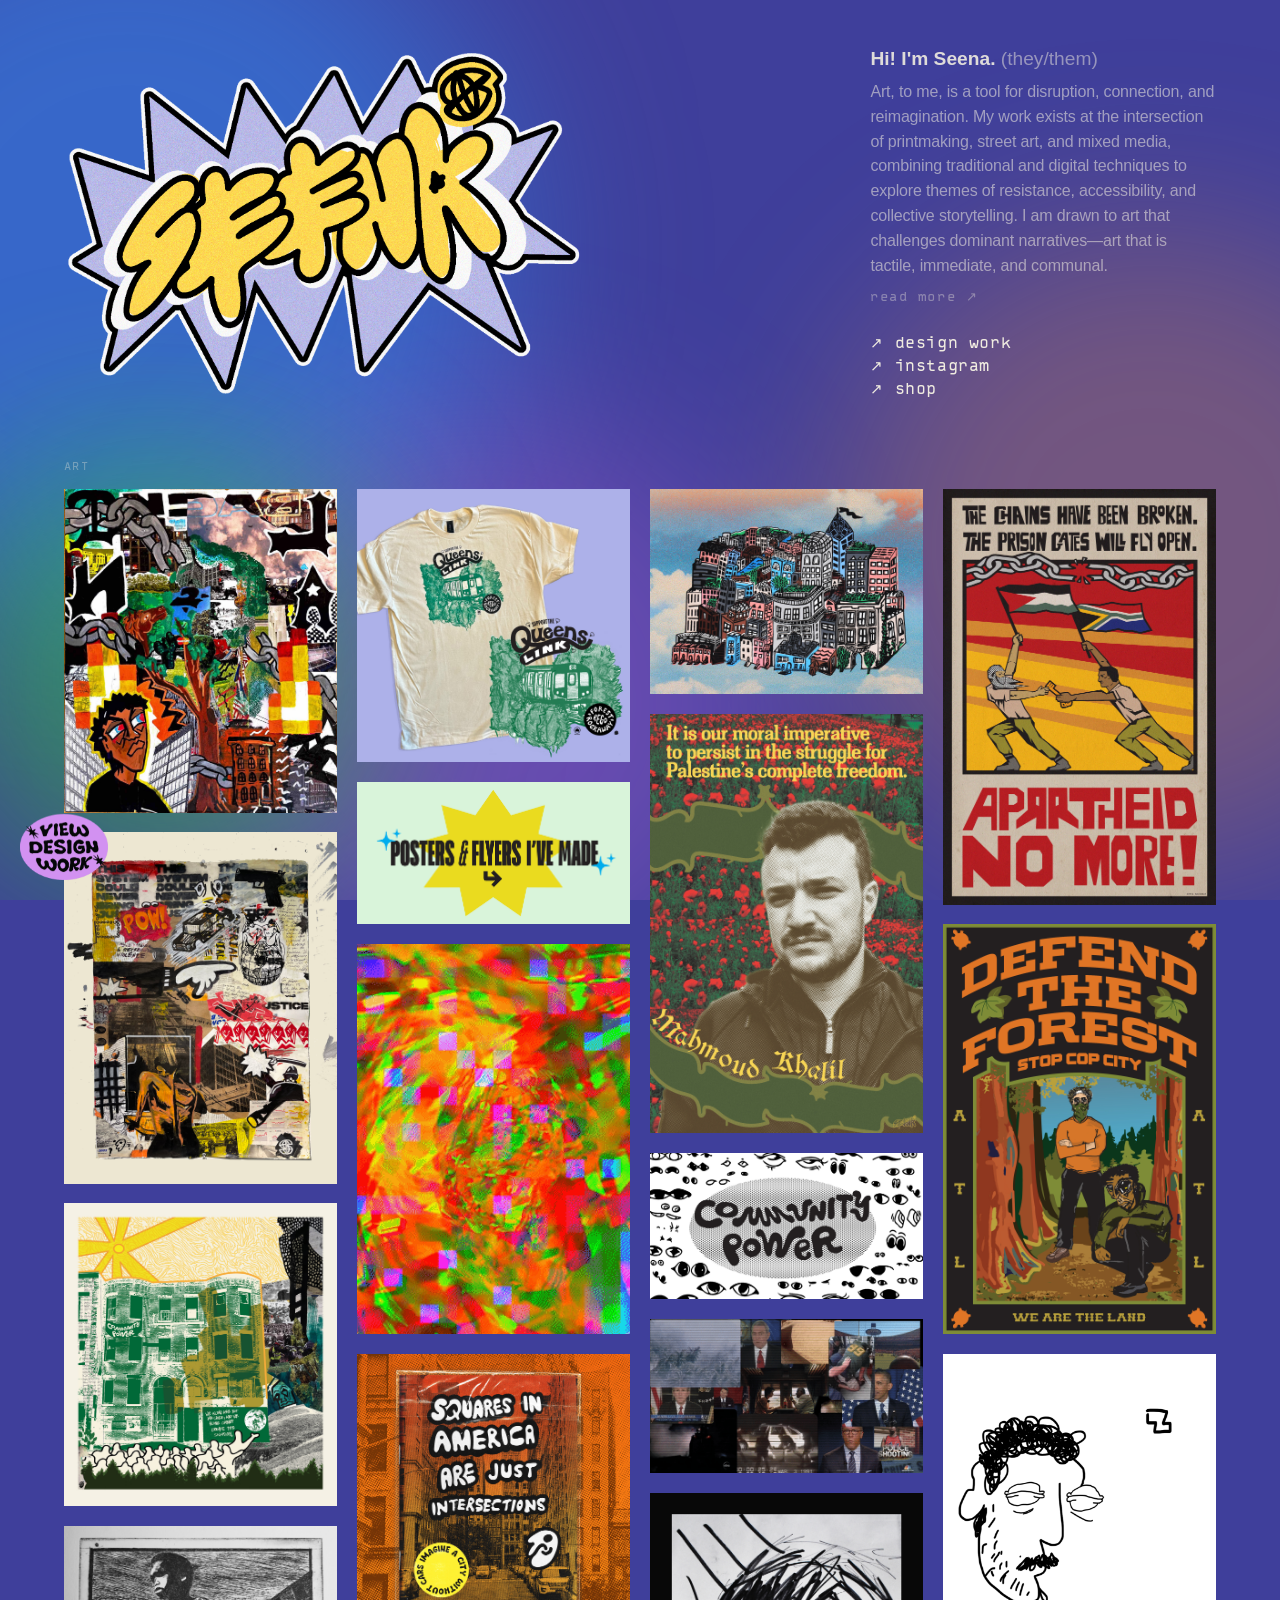
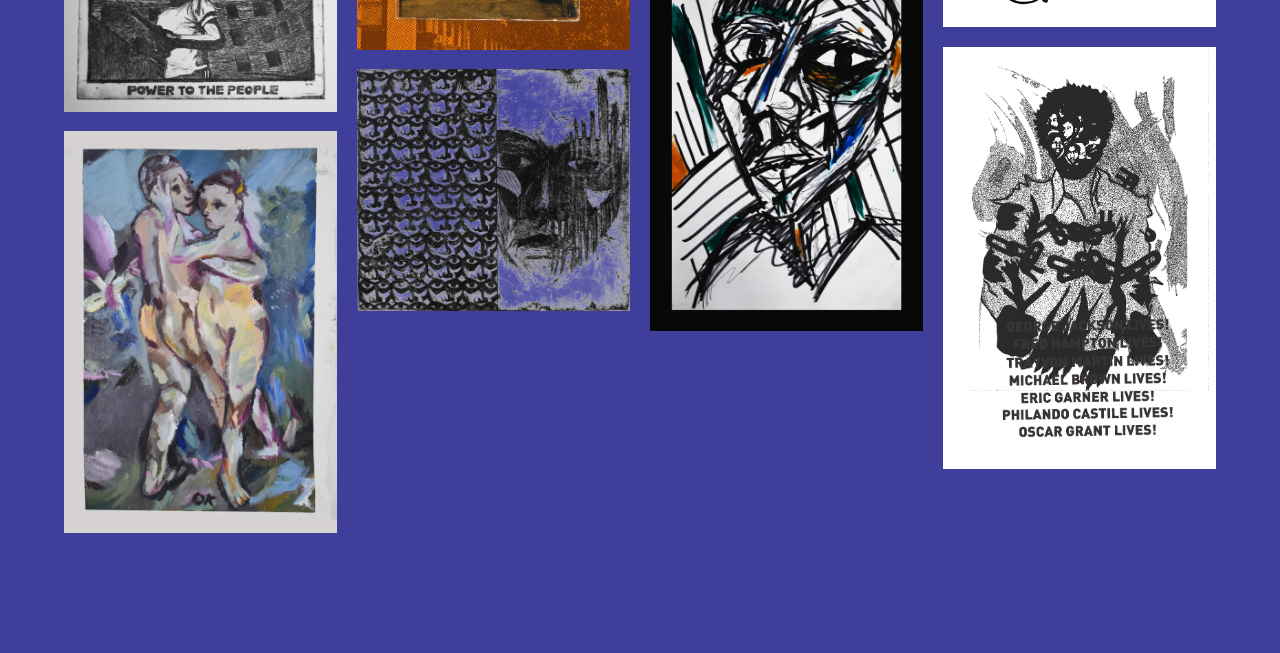
==== art/index.html @ 280b1b04 "v0.4.0 archive panel hints right, poster link, GA quotes, hints 75%" ====
<!DOCTYPE html>
<html lang="en">
<head>
  <meta charset="UTF-8">
  <meta name="viewport" content="width=device-width, initial-scale=1.0">

  <!-- Primary -->
  <meta name="description" content="Art portfolio of Seena Mavaddat — Brooklyn-based artist working in printmaking, silkscreen, street art, and mixed media.">
  <meta name="keywords" content="Seena Mavaddat, art, printmaking, silkscreen, screenprinting, street art, mixed media, relief print, political art, activist art, Brooklyn artist, NYC artist, seena, mavaddat">
  <meta name="author" content="Seena Mavaddat">
  <meta name="robots" content="index, follow">
  <meta name="theme-color" content="#3f3f9b">
  <link rel="canonical" href="https://seena.design/art/">

  <!-- Open Graph -->
  <meta property="og:type" content="website">
  <meta property="og:site_name" content="Seena Mavaddat">
  <meta property="og:locale" content="en_US">
  <meta property="og:title" content="seena — art">
  <meta property="og:description" content="Art portfolio of Seena Mavaddat — Brooklyn-based artist working in printmaking, silkscreen, street art, and mixed media.">
  <meta property="og:url" content="https://seena.design/art/">
  <meta property="og:image" content="https://seena.design/img/slogo_social_art.png">
  <meta property="og:image:type" content="image/png">
  <meta property="og:image:width" content="1200">
  <meta property="og:image:height" content="630">
  <meta property="og:image:alt" content="seena — art portfolio">

  <!-- Twitter/X Card -->
  <meta name="twitter:card" content="summary_large_image">
  <meta name="twitter:title" content="seena — art">
  <meta name="twitter:description" content="Art portfolio of Seena Mavaddat — Brooklyn-based artist working in printmaking, silkscreen, street art, and mixed media.">
  <meta name="twitter:image" content="https://seena.design/img/slogo_social_art.png">
  <meta name="twitter:image:alt" content="seena — art portfolio">

  <!-- Google Analytics GA4 -->
  <script async src="https://www.googletagmanager.com/gtag/js?id=G-HY2PLLJWGS"></script>
  <script>window.dataLayer=window.dataLayer||[];function gtag(){dataLayer.push(arguments);}gtag('js',new Date());gtag('config','G-HY2PLLJWGS');</script>

  <!-- JSON-LD -->
  <script type="application/ld+json">{"@context":"https://schema.org","@type":"Person","name":"Seena Mavaddat","url":"https://seena.design","sameAs":["https://instagram.com/seena.d2a","https://seena.design/art/"]}</script>

  <title>seena — art</title>
  <link rel="icon" type="image/png" sizes="32x32" href="../img/favicon_art.png">
  <link rel="apple-touch-icon" sizes="180x180" href="../img/slogo_ios.png">
  <link rel="preconnect" href="https://fonts.googleapis.com">
  <link rel="preconnect" href="https://fonts.gstatic.com" crossorigin>
  <link href="https://fonts.googleapis.com/css2?family=Imbue:opsz,wght@10..100,100..900&display=swap" rel="stylesheet">
  <style>
    @font-face {
      font-family: 'TypestarOCR';
      src: url('../fonts/Typestar-OCR.otf') format('opentype');
      font-display: swap;
    }
    @font-face {
      font-family: 'TypestarNormal';
      src: url('../fonts/Typestar-Normal.otf') format('opentype');
      font-display: swap;
    }

    html { scroll-behavior: smooth; }
    *, *::before, *::after { box-sizing: border-box; margin: 0; padding: 0; }

    body {
      background-color: #3f3f9b;
      color: rgba(240,236,224,.85);
      min-height: 100vh;
      font-family: -apple-system, BlinkMacSystemFont, 'Segoe UI', Roboto, sans-serif;
      position: relative;
      overflow-x: hidden;
    }

    /* Blob background */
    .bg-blobs { position: fixed; inset: 0; z-index: 0; overflow: hidden; pointer-events: none; }
    .blob { position: absolute; border-radius: 50%; filter: blur(90px); }
    .blob-1 { width: 60vw; height: 60vw; background: rgba(51,133,234,.591); top: -15%; left: -20%; animation: drift-1 18s ease-in-out infinite alternate; }
    .blob-2 { width: 50vw; height: 50vw; background: rgba(251,146,60,.28); top: 25%; right: -15%; animation: drift-2 22s ease-in-out infinite alternate; }
    .blob-3 { width: 45vw; height: 45vw; background: rgba(248,125,252,.22); bottom: -10%; left: 15%; animation: drift-3 16s ease-in-out infinite alternate; }
    .blob-4 { width: 35vw; height: 35vw; background: rgba(47,211,38,.46); top: 50%; left: -5%; animation: drift-4 24s ease-in-out infinite alternate; }
    @keyframes drift-1 { from { transform: translate(0,0) scale(1); } to { transform: translate(8vw,6vh) scale(1.1); } }
    @keyframes drift-2 { from { transform: translate(0,0) scale(1); } to { transform: translate(-6vw,-8vh) scale(.95); } }
    @keyframes drift-3 { from { transform: translate(0,0) scale(1); } to { transform: translate(5vw,-5vh) scale(1.08); } }
    @keyframes drift-4 { from { transform: translate(0,0) scale(1); } to { transform: translate(7vw,4vh) scale(1.05); } }

    /* Scroll-triggered sticky logo */
    .logo-sticky {
      position: fixed; top: 18px; left: 3vw;
      z-index: 500; opacity: 0; pointer-events: none;
      transition: opacity 0.35s ease;
    }
    .logo-sticky.visible { opacity: 1; pointer-events: all; }
    .logo-sticky a { display: block; }
    .logo-sticky img {
      width: 100px; display: block;
    }

    /* Page content */
    .page-content { position: relative; z-index: 1; width: 90%; margin: 0 auto; padding: 48px 0 100px; }

    /* Hero */
    .hero { display: grid; grid-template-columns: 1fr 30%; align-items: start; gap: 48px; margin-bottom: 56px; }
    .hero-logo a { display: inline-block; }
    .hero-logo img { width: clamp(220px, 48vw, 520px); display: block; }
    .hero-text { display: flex; flex-direction: column; gap: 28px; }
    .hero-name { font-size: 1.2rem; font-weight: 700; color: rgba(240,236,224,.9); margin-bottom: 10px; }
    .hero-pronouns { font-weight: 400; color: rgba(240,236,224,.5); }
    .hero-bio { font-size: 1rem; line-height: 1.55; color: rgba(240,236,224,.55); letter-spacing: -.01em; }
    .hero-read-more {
      font-family: 'TypestarOCR', monospace; font-size: .8rem; letter-spacing: .04em;
      color: rgba(240,236,224,.38); text-decoration: none; display: inline-block; margin-top: 10px; transition: color .2s;
    }
    .hero-read-more:hover { color: #b57bee; }
    .hero-contact { display: flex; flex-direction: column; gap: 4px; }
    .hero-contact a {
      font-family: 'TypestarOCR', monospace; font-size: .95rem; letter-spacing: .04em;
      color: #f0ece0; text-decoration: none; transition: color .2s;
    }
    .hero-contact a:hover { color: #b57bee; text-decoration: underline; }

    /* Section label */
    .section-label {
      font-family: 'TypestarOCR', monospace; font-size: 11px;
      letter-spacing: .12em; text-transform: uppercase;
      color: rgba(240,236,224,.35); margin-bottom: 16px;
    }

    /* Art grid — masonry columns */
    .art-grid { columns: 4; column-gap: 20px; }
    .art-card { break-inside: avoid; margin-bottom: 20px; cursor: pointer; position: relative; overflow: hidden; }
    .art-card img { width: 100%; display: block; transition: opacity .2s, transform .28s ease; }
    .art-card:hover img { opacity: .82; transform: scale(1.025); }
    .card-label {
      position: absolute; bottom: 0; left: 0; right: 0;
      background: linear-gradient(transparent, rgba(0,0,0,.7));
      color: #fff; font-size: 11px; font-weight: 600;
      padding: 22px 9px 8px;
      opacity: 0; transition: opacity .2s; pointer-events: none;
    }
    .art-card:hover .card-label { opacity: 1; }

    /* Panel backdrop */
    .panel-backdrop {
      position: fixed; inset: 0; background: rgba(10,8,18,.82);
      z-index: 800; opacity: 0; pointer-events: none; transition: opacity .3s ease;
    }
    .panel-backdrop.active { opacity: 1; pointer-events: all; }

    /* Project panel */
    .project-panel {
      position: fixed; top: 50%; left: 50%;
      transform: translate(-50%,-50%) scale(.95);
      width: 97vw; max-width: 1400px; height: 94vh;
      background: linear-gradient(180deg, #f0ecff 0%, 78%, #b49ae0 100%);
      border-radius: 18px; z-index: 900;
      opacity: 0; pointer-events: none;
      transition: opacity .3s ease, transform .3s ease;
      display: flex; flex-direction: column; overflow: hidden;
    }
    .project-panel.active { opacity: 1; pointer-events: all; transform: translate(-50%,-50%) scale(1); }

    /* Panel strip */
    .panel-strip {
      flex: 0 0 auto; display: flex; align-items: center;
      justify-content: space-between; padding: 12px 18px 10px;
      border-bottom: 1px solid rgba(26,10,46,.08);
    }
    .panel-counter { font-family: 'TypestarOCR', monospace; font-size: 11px; letter-spacing: .06em; color: rgba(26,10,46,.35); }
    .panel-close {
      background: none; border: none; font-size: 26px; line-height: 1;
      color: rgba(26,10,46,.35); cursor: pointer; padding: 0; transition: color .15s;
    }
    .panel-close:hover { color: #1a0a2e; }

    /* Panel content */
    .panel-content { flex: 1; display: flex; flex-direction: row; overflow: hidden; }

    /* Left column */
    .panel-left {
      flex: 0 0 55%; overflow-y: auto; padding: 24px;
      display: flex; flex-direction: column; gap: 14px;
      border-right: 1px solid rgba(26,10,46,.07);
    }
    .panel-left::-webkit-scrollbar { width: 3px; }
    .panel-left::-webkit-scrollbar-thumb { background: rgba(26,10,46,.12); border-radius: 2px; }
    .panel-left img { width: 100%; display: block; border-radius: 6px; cursor: zoom-in; transition: opacity .2s; }
    .panel-left img:hover { opacity: .88; }
    .panel-left.panel-left-masonry { position: relative; display: block; }
    .panel-left.panel-left-masonry img { border-radius: 4px; cursor: zoom-in; }
    .panel-video { width: 100%; aspect-ratio: 16/9; border-radius: 8px; border: none; }

    /* Right column — inner scroll + fixed footer */
    .panel-right { flex: 1; display: flex; flex-direction: column; overflow: hidden; }
    .panel-right-scroll {
      flex: 1; overflow-y: auto; padding: 28px 32px 12px;
      display: flex; flex-direction: column; gap: 16px;
    }
    .panel-right-scroll::-webkit-scrollbar { width: 3px; }
    .panel-right-scroll::-webkit-scrollbar-thumb { background: rgba(26,10,46,.12); border-radius: 2px; }
    .panel-right-footer {
      flex-shrink: 0; padding: 18px 32px 32px;
      border-top: 1px solid rgba(26,10,46,.07);
      display: flex; flex-direction: column; align-items: center; gap: 28px;
    }

    .panel-title-text {
      font-family: 'Imbue', Georgia, serif; font-weight: 600;
      font-size: clamp(32px, 4.5vw, 60px); color: #1a0a2e;
      line-height: 1.08; letter-spacing: -.02em;
    }
    .panel-subtitle-text {
      font-family: 'Imbue', Georgia, serif; font-weight: 500;
      font-size: clamp(18px, 2.5vw, 32px); color: rgba(26,10,46,.6);
      line-height: 1.1; margin-top: -10px;
    }
    .panel-meta-text { font-family: 'TypestarOCR', monospace; font-size: 14px; letter-spacing: .06em; color: rgba(26,10,46,.4); }
    .panel-desc-text { font-size: 17px; line-height: 1.75; color: #171717; }
    .panel-desc-text a { color: #6b3fa0; text-decoration: underline; text-underline-offset: 2px; }
    .panel-desc-text a:hover { color: #9d5ed1; }
    .panel-desc-text blockquote { border-left: 3px solid rgba(107,63,160,.25); margin: 10px 0; padding-left: 12px; color: #444; }

    /* Footer: centered view button + bottom-right hint */
    .panel-page-btn {
      display: block; width: fit-content;
      padding: 14px 28px;
      background: rgba(107,63,160,.18); border: 1.5px solid rgba(107,63,160,.5); border-radius: 50px;
      font-family: 'TypestarOCR', monospace; font-size: .82rem; letter-spacing: .06em;
      color: #5a2e90; text-decoration: none; text-align: center;
      transition: background .15s, border-color .15s;
    }
    .panel-page-btn:hover { background: rgba(107,63,160,.3); border-color: rgba(107,63,160,.75); }
    .panel-footer-hint {
      font-family: 'TypestarOCR', monospace; font-size: .6rem;
      letter-spacing: .1em; text-transform: uppercase;
      color: rgba(26,10,46,.5); user-select: none; align-self: flex-end;
    }

    /* Panel nav arrows */
    .panel-nav {
      position: absolute; top: 50%; transform: translateY(-50%);
      background: rgba(26,10,46,.07); border: none; color: rgba(26,10,46,.45);
      font-size: 26px; width: 38px; height: 60px; border-radius: 8px;
      cursor: pointer; display: flex; align-items: center; justify-content: center;
      transition: background .15s; z-index: 10;
    }
    .panel-nav:hover { background: rgba(26,10,46,.14); }
    .panel-nav.prev { left: 8px; }
    .panel-nav.next { right: 8px; }

    /* Lightbox */
    .lightbox {
      display: none; position: fixed; inset: 0; background-color: rgba(0,0,0,.95);
      z-index: 2000; opacity: 0; transition: opacity .3s ease; align-items: center; justify-content: center;
    }
    .lightbox.active { display: flex; opacity: 1; }
    .lightbox-content { position: relative; max-width: 90%; max-height: 90%; display: flex; flex-direction: column; align-items: center; }
    .lightbox-image { max-width: 100%; max-height: 80vh; object-fit: contain; display: block; }
    .lightbox-hint { color: #666; font-family: 'TypestarOCR', monospace; font-size: .7rem; letter-spacing: 1px; text-align: center; margin-top: 12px; opacity: .6; }
    .lightbox-close { position: absolute; top: 20px; right: 20px; background: none; border: none; color: #fff; font-size: 2rem; line-height: 1; cursor: pointer; opacity: .25; transition: opacity .3s; padding: 8px; z-index: 2100; }
    .lightbox-close:hover { opacity: .85; }
    .lightbox-nav { position: absolute; top: 50%; transform: translateY(-50%); background: none; border: none; color: #fff; font-size: 3rem; cursor: pointer; opacity: .25; transition: opacity .3s; padding: 20px; z-index: 2100; }
    .lightbox-nav:hover { opacity: .8; }
    .lightbox-prev { left: 20px; }
    .lightbox-next { right: 20px; }
    .lightbox-bottom-nav { display: none; position: fixed; bottom: 0; left: 0; right: 0; background: rgba(0,0,0,.8); padding: 15px; z-index: 2100; justify-content: space-between; gap: 10px; }
    .lightbox-bottom-prev, .lightbox-bottom-next { flex: 1; background: rgba(255,255,255,.1); border: 1px solid rgba(255,255,255,.2); color: #fff; font-family: 'TypestarOCR', monospace; font-size: 1rem; padding: 12px 20px; border-radius: 6px; cursor: pointer; transition: background .3s; }
    .lightbox-bottom-prev:hover, .lightbox-bottom-next:hover { background: rgba(157,94,209,.3); }

    /* Badge */
    .badge-link { position: fixed; bottom: 20px; left: 20px; z-index: 700; }
    .badge-wrap { animation: badge-float 3.2s ease-in-out infinite; }
    .badge-wrap img { width: 88px; display: block; animation: badge-spin 20s linear infinite; }
    @keyframes badge-float { 0%, 100% { transform: translateY(0); } 50% { transform: translateY(-6px); } }
    @keyframes badge-spin { from { transform: rotate(0deg); } to { transform: rotate(360deg); } }

    /* Mobile */
    @media (max-width: 700px) {
      .page-content { width: 94%; }
      .hero { grid-template-columns: 1fr; gap: 24px; }
      .hero-logo { display: flex; justify-content: center; }
      .hero-logo img { width: clamp(160px, 70vw, 300px); }
      .hero-text { gap: 20px; }
      .art-grid { columns: 2; column-gap: 10px; }
      .art-card { margin-bottom: 10px; }
      .logo-sticky { top: auto; bottom: 20px; left: auto; right: 20px; }
      .logo-sticky img { width: 56px; }
      .lightbox-nav { display: none; }
      .lightbox-bottom-nav { display: flex; }
    }
  </style>
</head>
<body>

  <div class="bg-blobs">
    <div class="blob blob-1"></div>
    <div class="blob blob-2"></div>
    <div class="blob blob-3"></div>
    <div class="blob blob-4"></div>
  </div>

  <!-- Scroll-triggered sticky logo -->
  <div class="logo-sticky" id="logoSticky">
    <a href="#">
      <img src="img/slogo_new_purple.png" alt="seena">
    </a>
  </div>

  <div class="page-content">

    <header class="hero">
      <div class="hero-logo" id="heroLogo">
        <a href="#"><img src="img/seenalogo_graf new purple.png" alt="seena"></a>
      </div>
      <div class="hero-text">
        <div>
          <div class="hero-name">Hi! I'm Seena. <span class="hero-pronouns">(they/them)</span></div>
          <p class="hero-bio">Art, to me, is a tool for disruption, connection, and reimagination. My work exists at the intersection of printmaking, street art, and mixed media, combining traditional and digital techniques to explore themes of resistance, accessibility, and collective storytelling. I am drawn to art that challenges dominant narratives—art that is tactile, immediate, and communal.</p>
          <a class="hero-read-more" href="about.html">read more &#8599;</a>
        </div>
        <div class="hero-contact">
          <a href="/index.html" target="_blank">&#8599; design work</a>
          <a href="https://instagram.com/seena.d2a" target="_blank">&#8599; instagram</a>
          <a href="https://store.seena.site/" target="_blank">&#8599; shop</a>
        </div>
      </div>
    </header>

    <div class="section-label">art</div>
    <main class="art-grid" id="artGrid"></main>

  </div>

  <a href="https://seena.design" class="badge-link" title="seena.design">
    <div class="badge-wrap">
      <img src="img/designbutton.png" alt="seena.design">
    </div>
  </a>

  <!-- Panel backdrop -->
  <div class="panel-backdrop" id="panelBackdrop"></div>

  <!-- Project panel -->
  <div class="project-panel" id="projectPanel" role="dialog" aria-modal="true">
    <div class="panel-strip">
      <span class="panel-counter" id="panelCounter"></span>
      <button class="panel-close" id="panelClose" aria-label="Close">&#215;</button>
    </div>
    <div class="panel-content" id="panelContent"></div>
    <button class="panel-nav prev" id="panelPrev" aria-label="Previous">&#8249;</button>
    <button class="panel-nav next" id="panelNext" aria-label="Next">&#8250;</button>
  </div>

  <!-- Lightbox -->
  <div class="lightbox" id="lightbox">
    <button class="lightbox-nav lightbox-prev" id="lightboxPrev">&#8249;</button>
    <button class="lightbox-nav lightbox-next" id="lightboxNext">&#8250;</button>
    <button class="lightbox-close" id="lightboxClose">&#215;</button>
    <div class="lightbox-content">
      <img class="lightbox-image" id="lightboxImage" src="" alt="">
      <div class="lightbox-hint">&#8592; &#8594; navigate &nbsp;&middot;&nbsp; esc close</div>
      <div class="lightbox-bottom-nav">
        <button class="lightbox-bottom-prev" id="lightboxBotPrev">&#8592; Previous</button>
        <button class="lightbox-bottom-next" id="lightboxBotNext">Next &#8594;</button>
      </div>
    </div>
  </div>

  <script src="projects.js"></script>
  <script>
    var grid         = document.getElementById('artGrid');
    var backdrop     = document.getElementById('panelBackdrop');
    var panel        = document.getElementById('projectPanel');
    var panelContent = document.getElementById('panelContent');
    var elCounter    = document.getElementById('panelCounter');
    var btnClose     = document.getElementById('panelClose');
    var btnPrev      = document.getElementById('panelPrev');
    var btnNext      = document.getElementById('panelNext');

    var currentIndex = -1;
    var savedScroll  = 0;

    /* ── Sticky logo on scroll ── */
    var heroLogoEl = document.getElementById('heroLogo');
    var logoStickyEl = document.getElementById('logoSticky');
    window.addEventListener('scroll', function() {
      var bottom = heroLogoEl.getBoundingClientRect().bottom;
      if (bottom < 0) {
        logoStickyEl.classList.add('visible');
      } else {
        logoStickyEl.classList.remove('visible');
      }
    }, { passive: true });

    /* ── Build grid ── */
    PROJECTS.forEach(function(p, i) {
      var card = document.createElement('div');
      card.className = 'art-card';
      card.setAttribute('data-id', p.id);
      card.innerHTML =
        '<img src="' + p.thumb + '" alt="' + p.title + '">' +
        '<div class="card-label">' + p.title + (p.year ? ' \xb7 ' + p.year : '') + '</div>';
      card.addEventListener('click', (function(idx, proj) {
        return function() {
          if (window.innerWidth <= 700 && proj.pageUrl) {
            window.location.href = proj.pageUrl;
          } else {
            openPanel(idx);
          }
        };
      })(i, p));
      grid.appendChild(card);
    });

    /* ── JS Masonry grid ── */
    function initMasonry() {
      var isMob = window.innerWidth <= 700;
      var cols  = isMob ? 2 : 4;
      var gap   = isMob ? 10 : 20;
      var w     = grid.offsetWidth;
      if (!w) return;
      var colW  = (w - gap * (cols - 1)) / cols;
      var tops  = new Array(cols).fill(0);
      grid.style.position = 'relative';
      Array.from(grid.children).forEach(function(card) {
        var col = tops.indexOf(Math.min.apply(null, tops));
        card.style.position = 'absolute';
        card.style.width    = colW + 'px';
        card.style.left     = (col * (colW + gap)) + 'px';
        card.style.top      = tops[col] + 'px';
        card.style.margin   = '0';
        tops[col] += card.offsetHeight + gap;
      });
      grid.style.height = Math.max.apply(null, tops) + 'px';
    }
    var masonryRaf;
    function scheduleMasonry() {
      cancelAnimationFrame(masonryRaf);
      masonryRaf = requestAnimationFrame(initMasonry);
    }
    initMasonry();
    Array.from(grid.querySelectorAll('img')).forEach(function(img) {
      if (!img.complete) img.addEventListener('load', scheduleMasonry);
    });
    window.addEventListener('resize', scheduleMasonry, { passive: true });
    if (window.ResizeObserver) {
      var masonryRO = new ResizeObserver(scheduleMasonry);
      Array.from(grid.children).forEach(function(c) { masonryRO.observe(c); });
    }

    /* ── Open panel ── */
    function openPanel(index) {
      savedScroll = window.scrollY;
      currentIndex = index;
      renderPanel(index);
      backdrop.classList.add('active');
      panel.classList.add('active');
      document.body.style.overflow = 'hidden';
      history.pushState({ panelIndex: index }, '', '#' + PROJECTS[index].id);
    }

    /* ── Render panel ── */
    function renderPanel(index) {
      var p = PROJECTS[index];
      elCounter.textContent = (index + 1) + ' / ' + PROJECTS.length;
      panelContent.innerHTML = '';

      /* Left column */
      var leftCol = document.createElement('div');
      var isMasonry = p.layout === 'grid';
      leftCol.className = 'panel-left' + (isMasonry ? ' panel-left-masonry' : '');

      if (p.video) {
        var fr = document.createElement('iframe');
        fr.src = p.video;
        fr.className = 'panel-video';
        fr.allow = 'accelerometer; autoplay; clipboard-write; encrypted-media; gyroscope; picture-in-picture';
        fr.allowFullscreen = true;
        leftCol.appendChild(fr);
      }

      var panelLbImages = p.images.map(function(src) { return { src: src, alt: p.title }; });
      p.images.forEach(function(src, imgIdx) {
        var img = document.createElement('img');
        img.src = src; img.alt = p.title;
        if (!isMasonry) img.loading = 'lazy'; // masonry needs heights immediately
        img.addEventListener('click', (function(idx) {
          return function() { openLightbox(panelLbImages, idx); };
        })(imgIdx));
        leftCol.appendChild(img);
      });

      /* JS masonry for grid-layout projects (left-to-right shortest-column) */
      if (isMasonry) {
        var masonryImgs = Array.from(leftCol.querySelectorAll('img'));
        var masonryWrap = document.createElement('div');
        masonryWrap.style.cssText = 'position: relative; width: 100%;';
        masonryImgs.forEach(function(img) { masonryWrap.appendChild(img); });
        leftCol.appendChild(masonryWrap);

        function runPanelMasonry() {
          var cols = 3, gap = 8;
          var w = masonryWrap.offsetWidth;
          if (!w) return;
          var colW = (w - gap * (cols - 1)) / cols;
          var tops = new Array(cols).fill(0);
          masonryImgs.forEach(function(img) {
            var col = tops.indexOf(Math.min.apply(null, tops));
            img.style.position = 'absolute';
            img.style.width = colW + 'px';
            img.style.left = (col * (colW + gap)) + 'px';
            img.style.top = tops[col] + 'px';
            tops[col] += img.offsetHeight + gap;
          });
          masonryWrap.style.height = Math.max.apply(null, tops) + 'px';
        }
        var panelLoaded = 0;
        function onPanelImgLoad() { if (++panelLoaded >= masonryImgs.length) runPanelMasonry(); }
        masonryImgs.forEach(function(img) {
          if (img.complete && img.naturalHeight > 0) { onPanelImgLoad(); }
          else { img.addEventListener('load', onPanelImgLoad); img.addEventListener('error', onPanelImgLoad); }
        });
      }

      /* Right column — inner scroll + footer */
      var rightCol = document.createElement('div');
      rightCol.className = 'panel-right';

      var meta = [p.year, p.medium].filter(Boolean).join(' \xb7 ');
      rightCol.innerHTML =
        '<div class="panel-right-scroll">' +
          '<div class="panel-title-text">' + p.title + '</div>' +
          (p.subtitle ? '<div class="panel-subtitle-text">' + p.subtitle + '</div>' : '') +
          '<div class="panel-meta-text">' + meta + '</div>' +
          (p.description ? '<div class="panel-desc-text">' + p.description + '</div>' : '') +
        '</div>' +
        '<div class="panel-right-footer">' +
          (p.pageUrl ? '<a class="panel-page-btn" href="' + p.pageUrl + '">view project page &#8594;</a>' : '') +
          '<span class="panel-footer-hint">&#8592; &#8594; navigate &nbsp;&middot;&nbsp; click image to zoom &nbsp;&middot;&nbsp; esc close</span>' +
        '</div>';

      panelContent.appendChild(leftCol);
      panelContent.appendChild(rightCol);
      leftCol.scrollTop = 0;
      var scrollEl = rightCol.querySelector('.panel-right-scroll');
      if (scrollEl) scrollEl.scrollTop = 0;
    }

    /* ── Navigate ── */
    function navigate(dir) {
      currentIndex = (currentIndex + dir + PROJECTS.length) % PROJECTS.length;
      renderPanel(currentIndex);
      history.replaceState({ panelIndex: currentIndex }, '', '#' + PROJECTS[currentIndex].id);
    }

    /* ── Close panel ── */
    function closePanel() {
      panel.classList.remove('active');
      backdrop.classList.remove('active');
      document.body.style.overflow = '';
      setTimeout(function() { window.scrollTo(0, savedScroll); }, 10);
      history.replaceState(null, '', window.location.pathname);
    }

    btnClose.addEventListener('click', closePanel);
    backdrop.addEventListener('click', closePanel);
    btnPrev.addEventListener('click', function() { navigate(-1); });
    btnNext.addEventListener('click', function() { navigate(1); });

    var touchStartX = 0;
    panel.addEventListener('touchstart', function(e) { touchStartX = e.touches[0].clientX; }, { passive: true });
    panel.addEventListener('touchend', function(e) {
      var dx = e.changedTouches[0].clientX - touchStartX;
      if (Math.abs(dx) > 44) navigate(dx < 0 ? 1 : -1);
    });

    /* ── Lightbox ── */
    var lightbox  = document.getElementById('lightbox');
    var lbImg     = document.getElementById('lightboxImage');
    var lbClose   = document.getElementById('lightboxClose');
    var lbPrev    = document.getElementById('lightboxPrev');
    var lbNext    = document.getElementById('lightboxNext');
    var lbBotPrev = document.getElementById('lightboxBotPrev');
    var lbBotNext = document.getElementById('lightboxBotNext');
    var lbImages  = [];
    var lbIndex   = 0;

    function openLightbox(images, index) { lbImages = images; lbIndex = index; lbImg.src = lbImages[lbIndex].src; lightbox.classList.add('active'); }
    function closeLightbox() { lightbox.classList.remove('active'); lbImg.src = ''; }
    function lbGoNext() { lbIndex = (lbIndex + 1) % lbImages.length; lbImg.src = lbImages[lbIndex].src; }
    function lbGoPrev() { lbIndex = (lbIndex - 1 + lbImages.length) % lbImages.length; lbImg.src = lbImages[lbIndex].src; }

    lbClose.addEventListener('click', closeLightbox);
    lbPrev.addEventListener('click', lbGoPrev);
    lbNext.addEventListener('click', lbGoNext);
    lbBotPrev.addEventListener('click', lbGoPrev);
    lbBotNext.addEventListener('click', lbGoNext);
    lightbox.addEventListener('click', function(e) { if (e.target === lightbox) closeLightbox(); });

    var lbTouchX = 0;
    lightbox.addEventListener('touchstart', function(e) { lbTouchX = e.touches[0].clientX; }, { passive: true });
    lightbox.addEventListener('touchend', function(e) {
      var dx = e.changedTouches[0].clientX - lbTouchX;
      if (Math.abs(dx) < 40) return;
      if (dx < 0) lbGoNext(); else lbGoPrev();
    }, { passive: true });

    /* ── Keyboard ── */
    document.addEventListener('keydown', function(e) {
      if (lightbox.classList.contains('active')) {
        if (e.key === 'Escape') closeLightbox();
        if (e.key === 'ArrowRight') lbGoNext();
        if (e.key === 'ArrowLeft') lbGoPrev();
        return;
      }
      if (panel.classList.contains('active')) {
        if (e.key === 'Escape') closePanel();
        if (e.key === 'ArrowRight') navigate(1);
        if (e.key === 'ArrowLeft') navigate(-1);
      }
    });

    /* ── Deep link on load ── */
    var hash = window.location.hash.slice(1);
    if (hash) {
      var idx = PROJECTS.findIndex(function(p) { return p.id === hash; });
      if (idx !== -1) openPanel(idx);
    }
  </script>

</body>
</html>
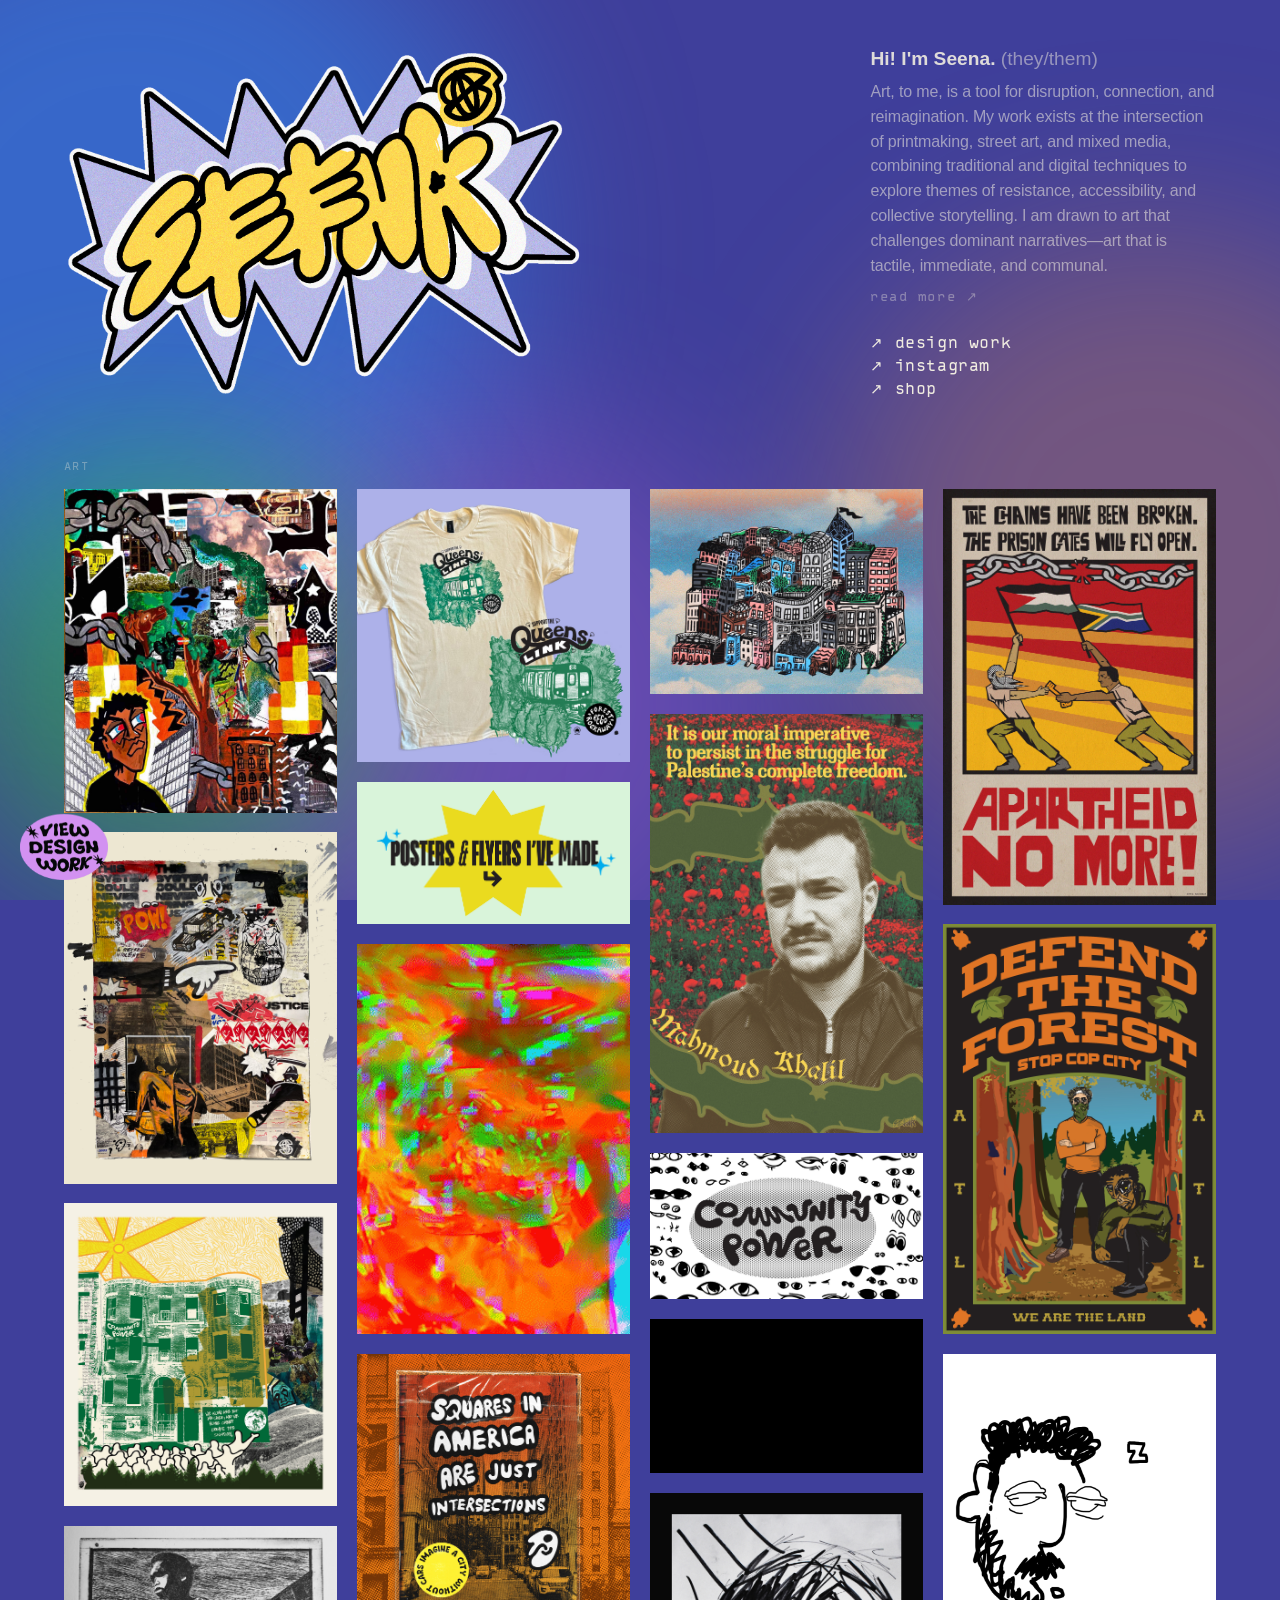
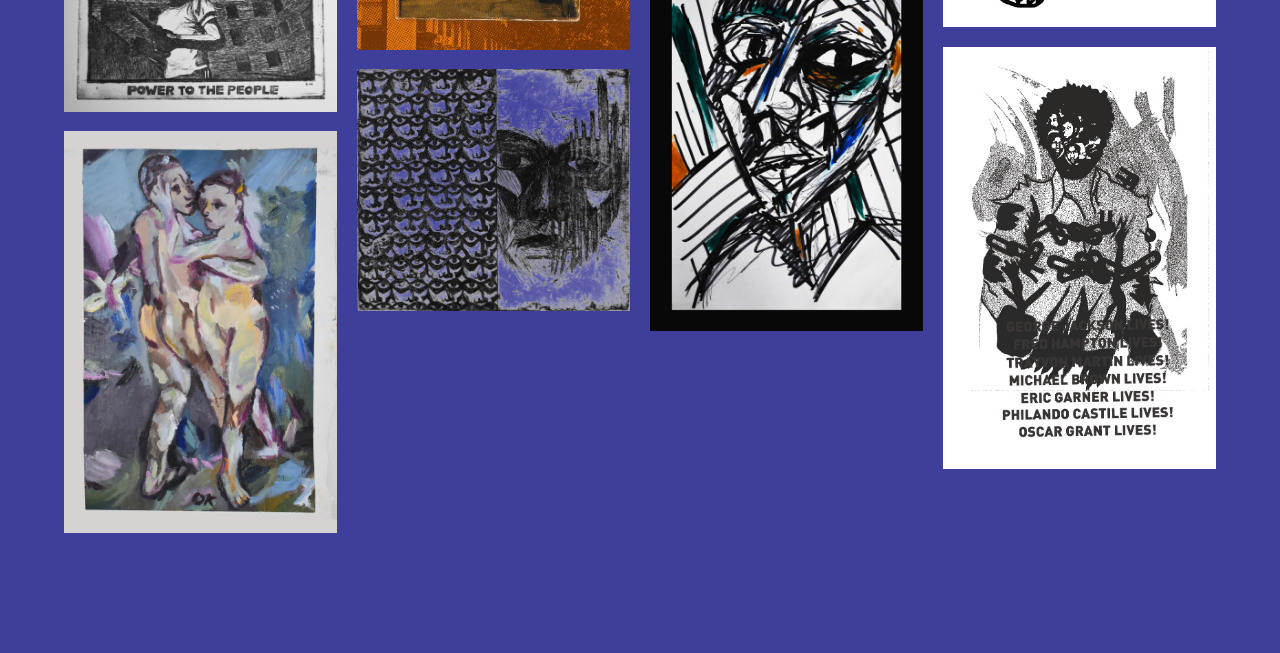
==== commit 663271f1: "v1.0.1.4 fix YT embed errors, add videoAfter to panel Co-Authored-By: Claude Sonnet 4.6 <noreply@ant" ====
--- a/art/index.html
+++ b/art/index.html
@@ -467,14 +467,17 @@
       var isMasonry = p.layout === 'grid';
       leftCol.className = 'panel-left' + (isMasonry ? ' panel-left-masonry' : '');
 
-      if (p.video) {
+      function makePanelEmbed(src) {
         var fr = document.createElement('iframe');
-        fr.src = p.video;
+        fr.src = src;
         fr.className = 'panel-video';
-        fr.allow = 'accelerometer; autoplay; clipboard-write; encrypted-media; gyroscope; picture-in-picture';
-        fr.allowFullscreen = true;
-        leftCol.appendChild(fr);
+        fr.title = 'YouTube video player';
+        fr.allow = 'accelerometer; autoplay; clipboard-write; encrypted-media; gyroscope; picture-in-picture; web-share';
+        fr.setAttribute('allowfullscreen', '');
+        return fr;
       }
+
+      if (p.video) { leftCol.appendChild(makePanelEmbed(p.video)); }
 
       var panelLbImages = p.images.map(function(src) { return { src: src, alt: p.title }; });
       p.images.forEach(function(src, imgIdx) {
@@ -486,6 +489,8 @@
         })(imgIdx));
         leftCol.appendChild(img);
       });
+
+      if (p.videoAfter) { leftCol.appendChild(makePanelEmbed(p.videoAfter)); }
 
       /* JS masonry for grid-layout projects (left-to-right shortest-column) */
       if (isMasonry) {
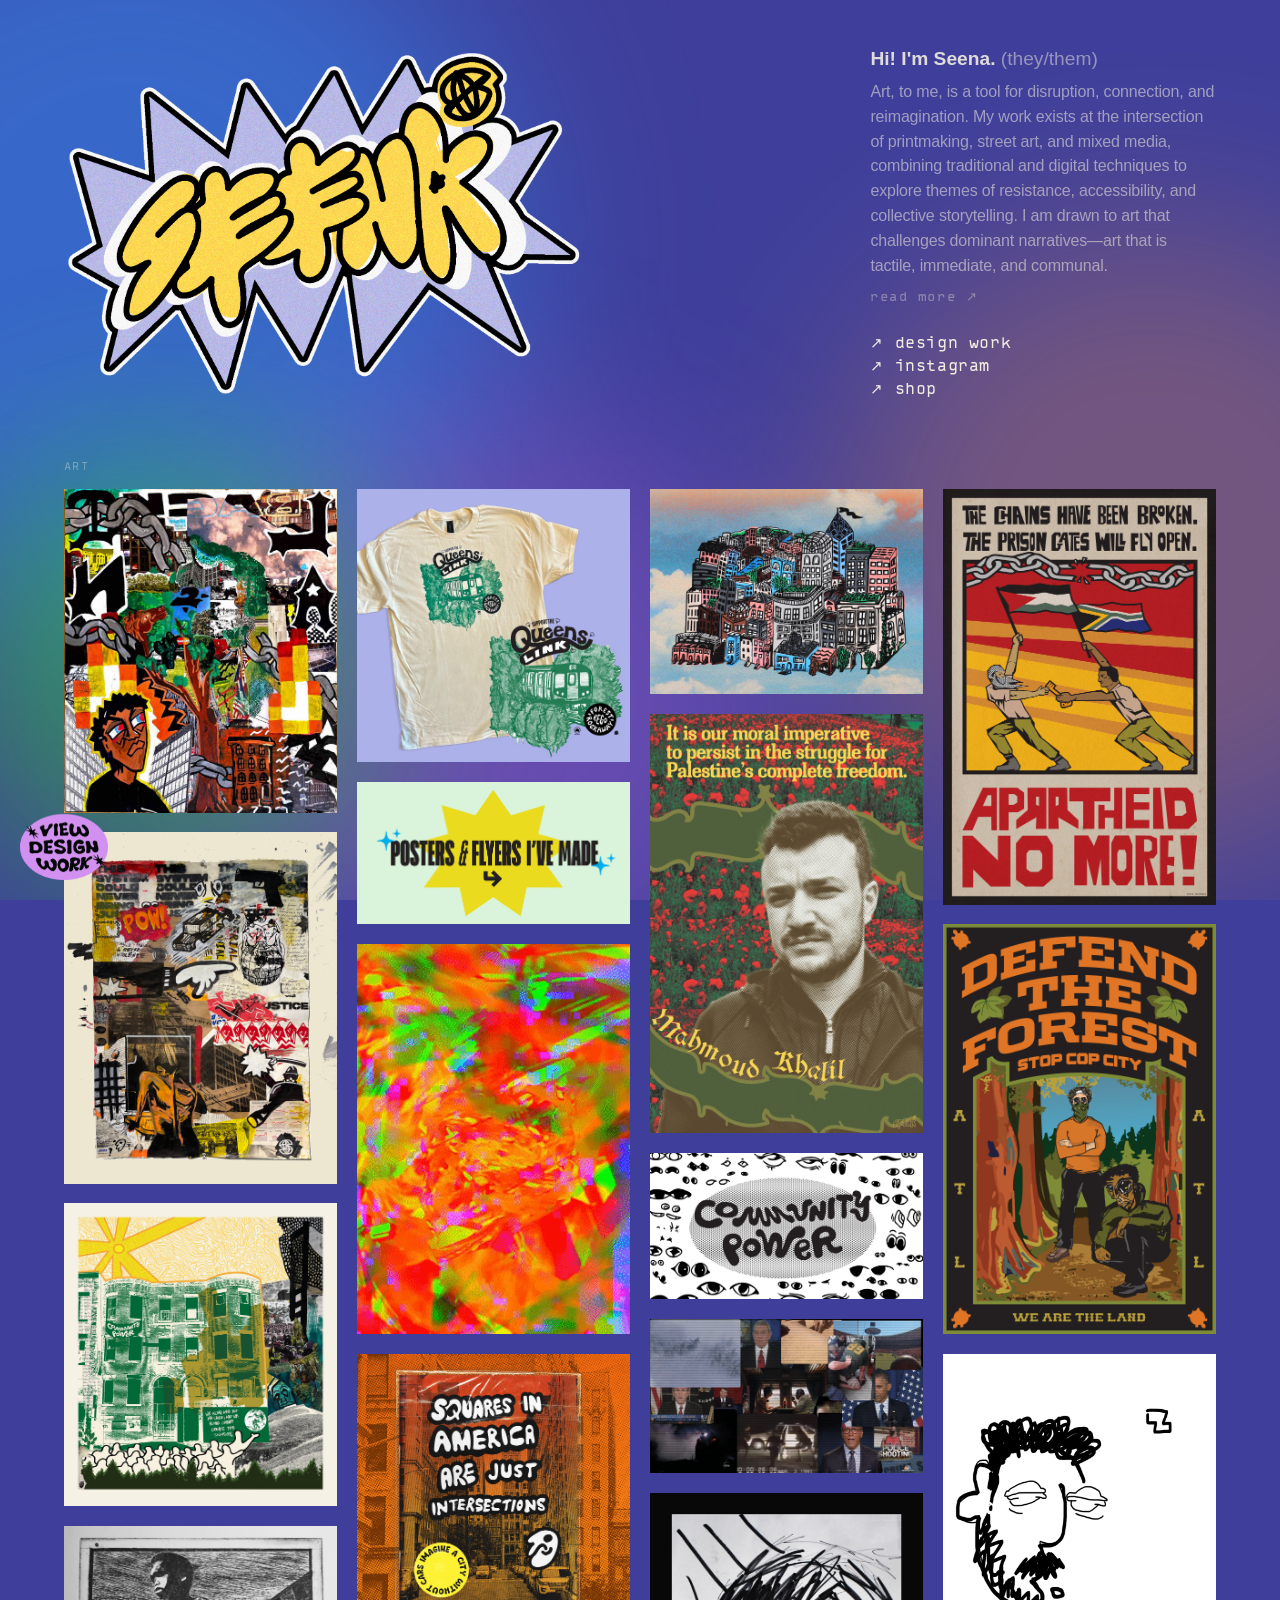
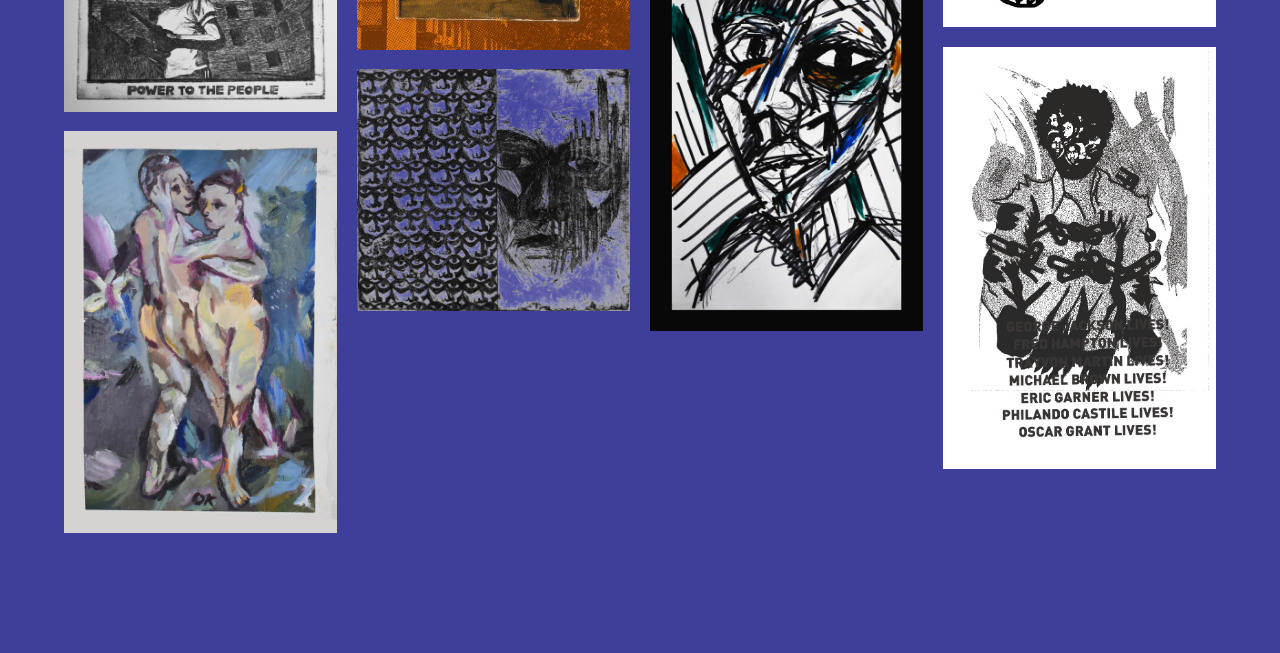
==== commit 1b1f1cbb: "v1.0.1.5 arr style for link arrows, mobile logo right on about/project" ====
--- a/art/index.html
+++ b/art/index.html
@@ -216,6 +216,9 @@
     .panel-desc-text a { color: #6b3fa0; text-decoration: underline; text-underline-offset: 2px; }
     .panel-desc-text a:hover { color: #9d5ed1; }
     .panel-desc-text blockquote { border-left: 3px solid rgba(107,63,160,.25); margin: 10px 0; padding-left: 12px; color: #444; }
+    .panel-desc-text p { margin-bottom: 1.2em; }
+    .panel-desc-text p:last-child { margin-bottom: 0; }
+    .arr { font-family: -apple-system, BlinkMacSystemFont, 'Segoe UI', Roboto, sans-serif; display: inline-block; line-height: 0; vertical-align: -0.08em; }
 
     /* Footer: centered view button + bottom-right hint */
     .panel-page-btn {
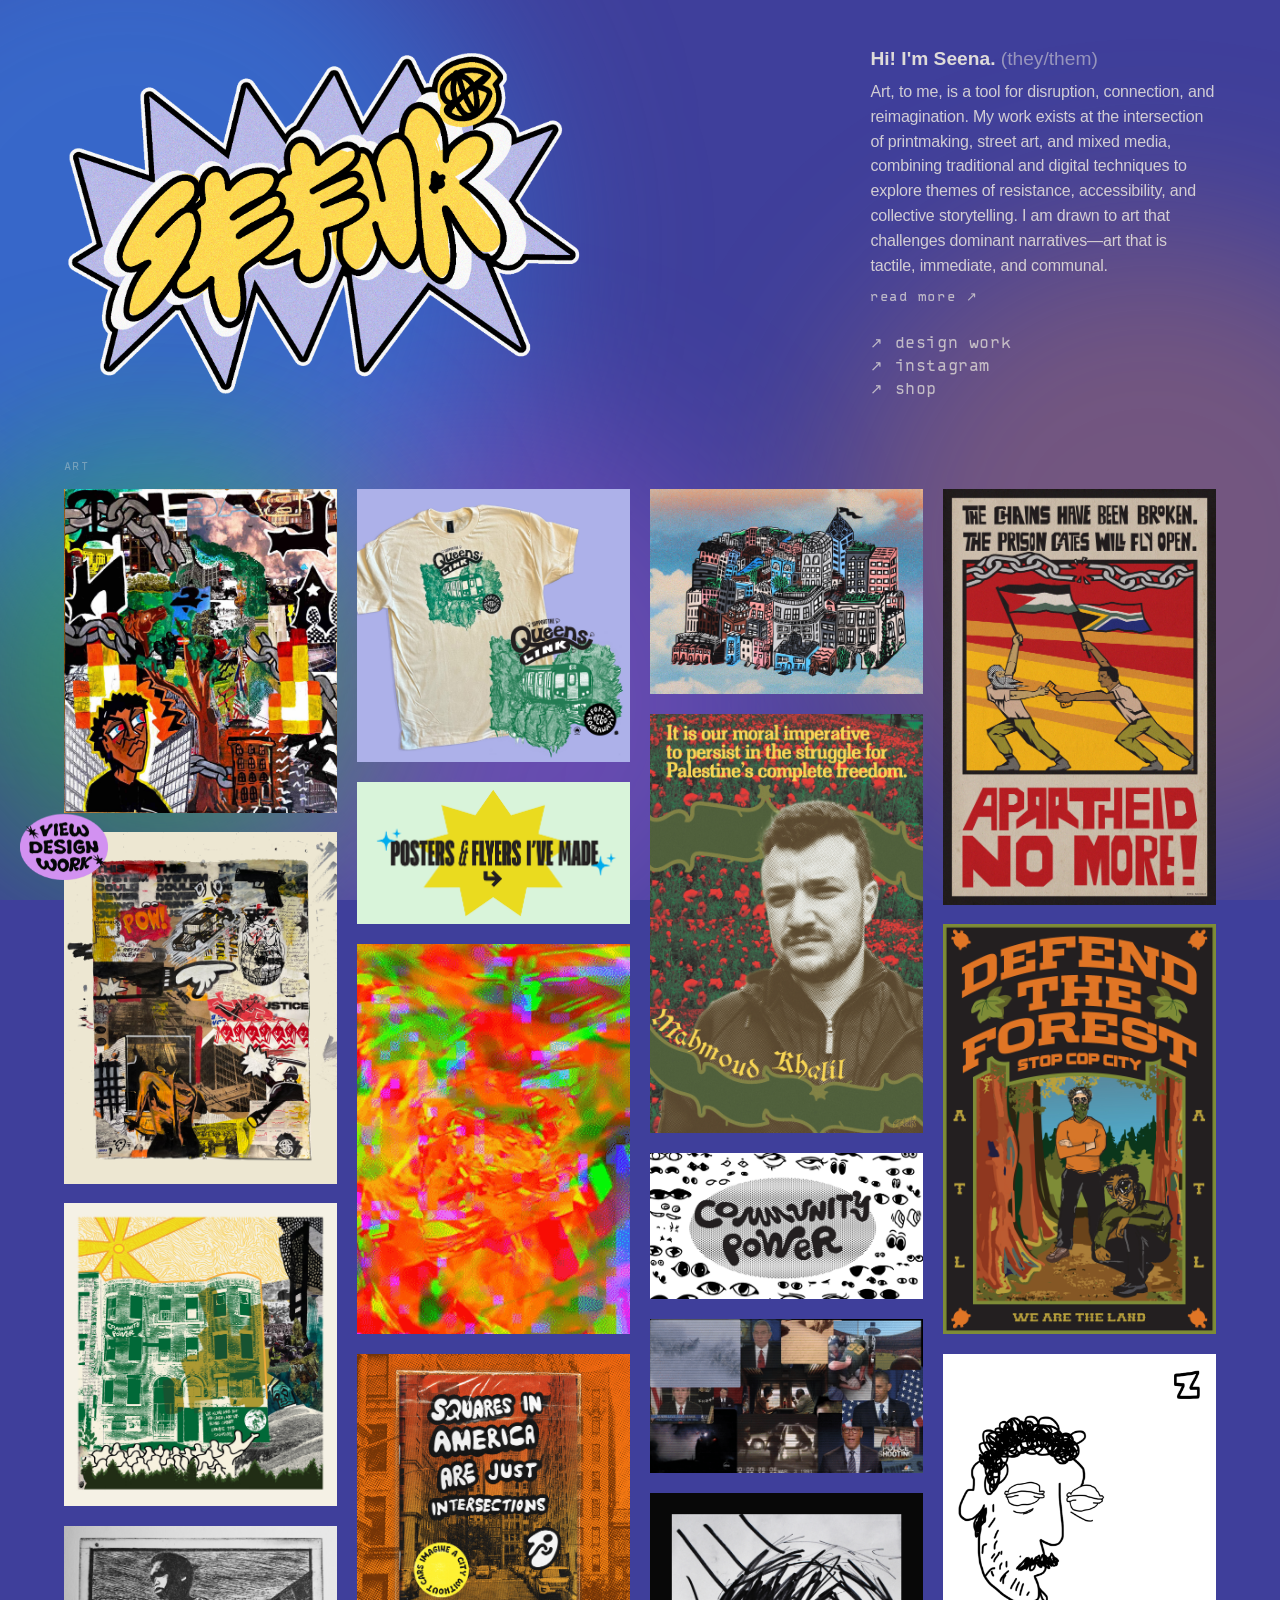
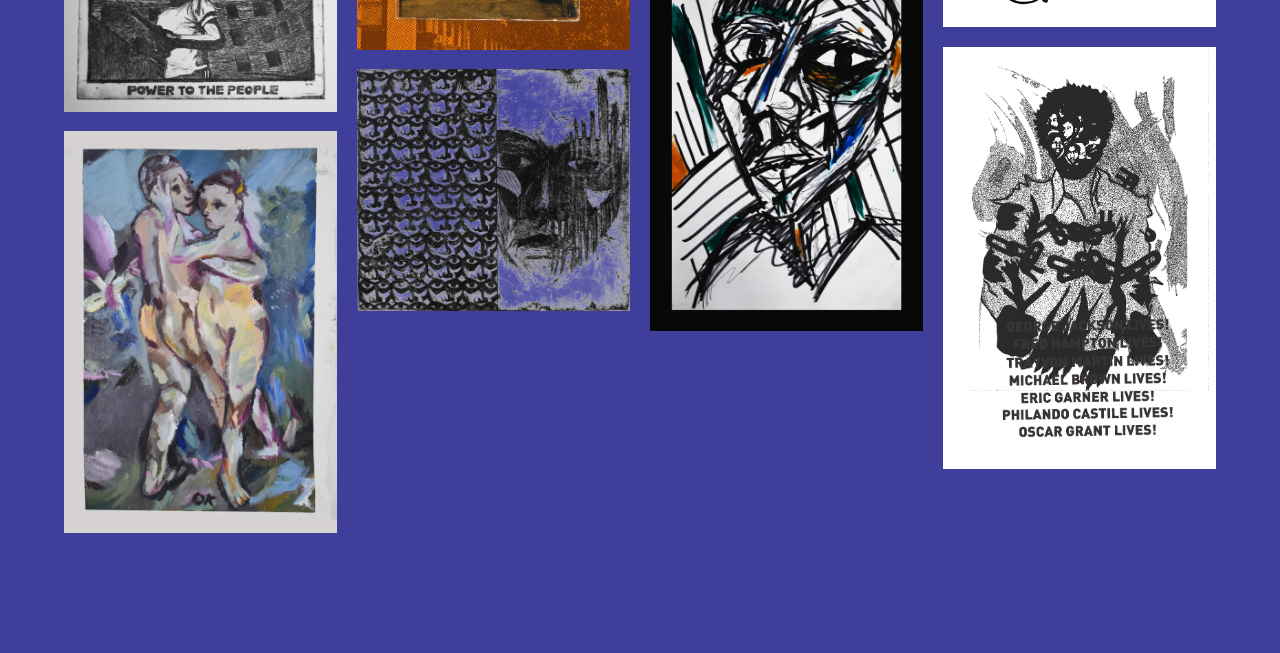
==== commit 47c7235a: "v1.0.2" ====
--- a/art/index.html
+++ b/art/index.html
@@ -103,16 +103,16 @@
     .hero-text { display: flex; flex-direction: column; gap: 28px; }
     .hero-name { font-size: 1.2rem; font-weight: 700; color: rgba(240,236,224,.9); margin-bottom: 10px; }
     .hero-pronouns { font-weight: 400; color: rgba(240,236,224,.5); }
-    .hero-bio { font-size: 1rem; line-height: 1.55; color: rgba(240,236,224,.55); letter-spacing: -.01em; }
+    .hero-bio { font-size: 1rem; line-height: 1.55; color: rgba(240,236,224,.82); letter-spacing: -.01em; }
     .hero-read-more {
       font-family: 'TypestarOCR', monospace; font-size: .8rem; letter-spacing: .04em;
-      color: rgba(240,236,224,.38); text-decoration: none; display: inline-block; margin-top: 10px; transition: color .2s;
+      color: rgba(240,236,224,.7); text-decoration: none; display: inline-block; margin-top: 10px; transition: color .2s;
     }
     .hero-read-more:hover { color: #b57bee; }
     .hero-contact { display: flex; flex-direction: column; gap: 4px; }
     .hero-contact a {
       font-family: 'TypestarOCR', monospace; font-size: .95rem; letter-spacing: .04em;
-      color: #f0ece0; text-decoration: none; transition: color .2s;
+      color: rgba(240,236,224,.7); text-decoration: none; transition: color .2s;
     }
     .hero-contact a:hover { color: #b57bee; text-decoration: underline; }
 
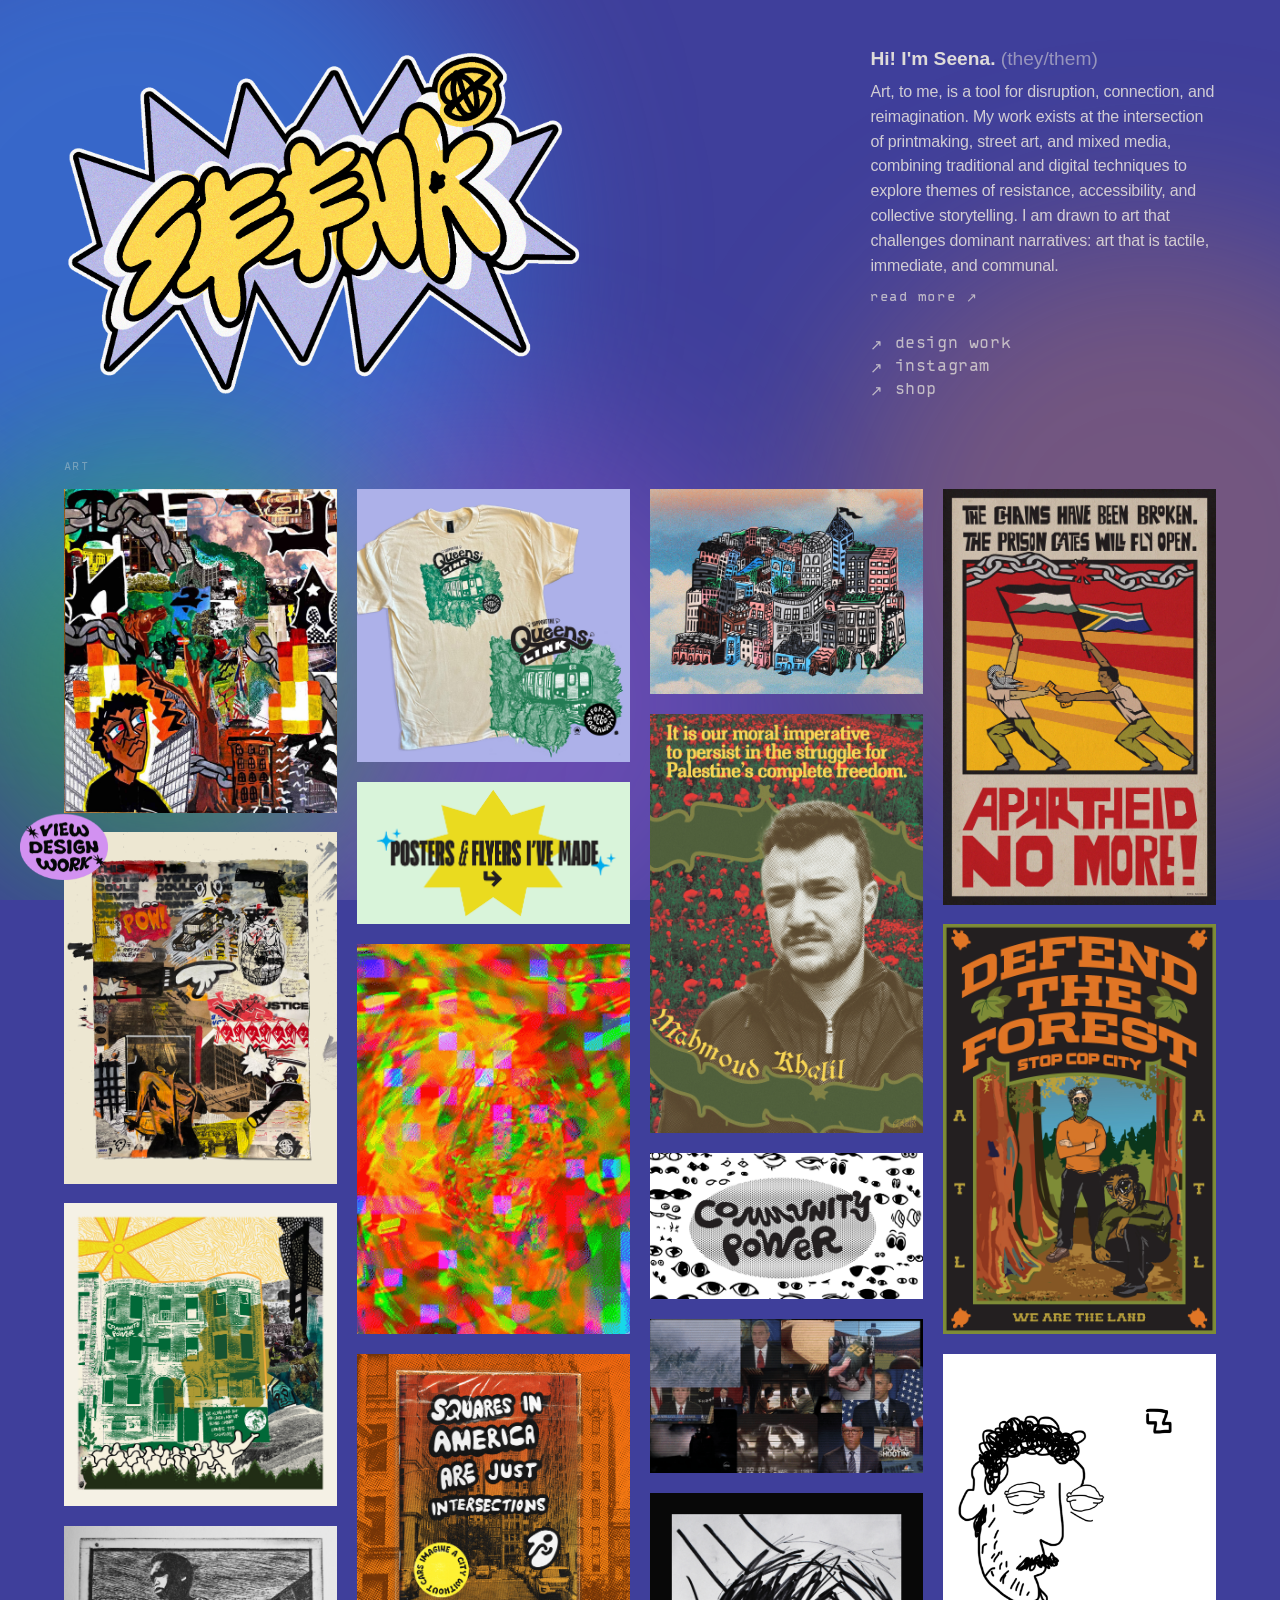
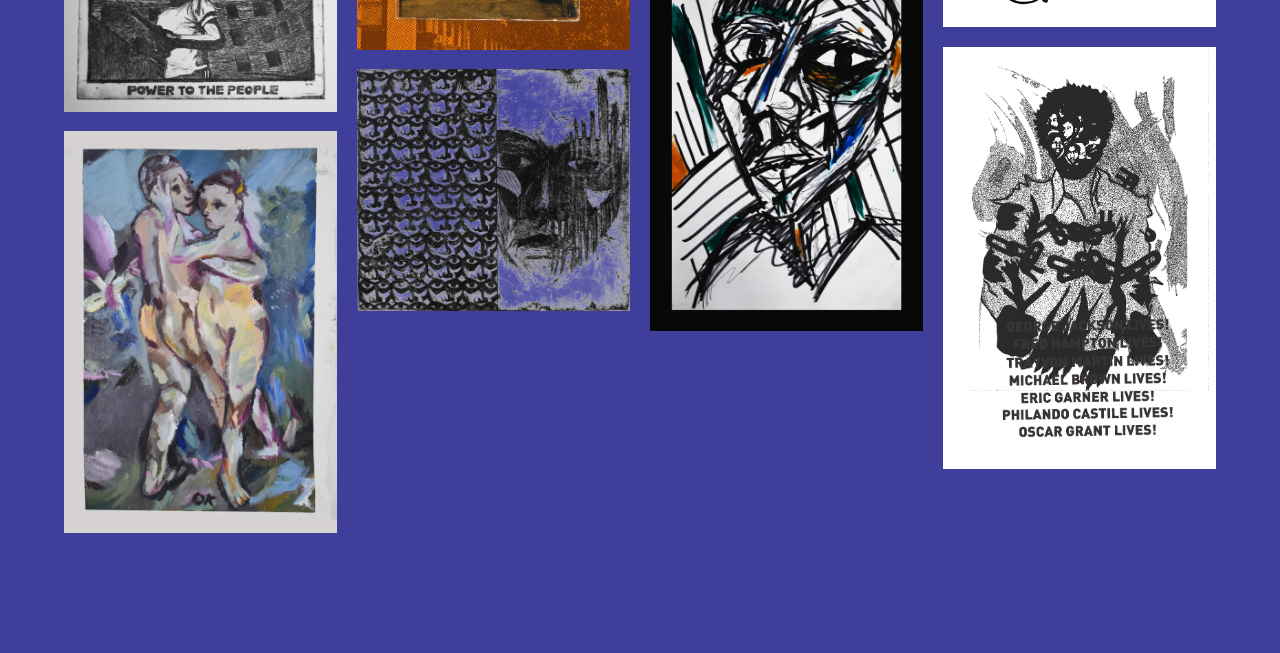
==== commit 087f4181: "v1.0.2.1" ====
--- a/art/index.html
+++ b/art/index.html
@@ -315,13 +315,13 @@
       <div class="hero-text">
         <div>
           <div class="hero-name">Hi! I'm Seena. <span class="hero-pronouns">(they/them)</span></div>
-          <p class="hero-bio">Art, to me, is a tool for disruption, connection, and reimagination. My work exists at the intersection of printmaking, street art, and mixed media, combining traditional and digital techniques to explore themes of resistance, accessibility, and collective storytelling. I am drawn to art that challenges dominant narratives—art that is tactile, immediate, and communal.</p>
-          <a class="hero-read-more" href="about.html">read more &#8599;</a>
+          <p class="hero-bio">Art, to me, is a tool for disruption, connection, and reimagination. My work exists at the intersection of printmaking, street art, and mixed media, combining traditional and digital techniques to explore themes of resistance, accessibility, and collective storytelling. I am drawn to art that challenges dominant narratives: art that is tactile, immediate, and communal.</p>
+          <a class="hero-read-more" href="about.html">read more <span class="arr">↗</span></a>
         </div>
         <div class="hero-contact">
-          <a href="/index.html" target="_blank">&#8599; design work</a>
-          <a href="https://instagram.com/seena.d2a" target="_blank">&#8599; instagram</a>
-          <a href="https://store.seena.site/" target="_blank">&#8599; shop</a>
+          <a href="/index.html" target="_blank"><span class="arr">↗</span> design work</a>
+          <a href="https://instagram.com/seena.d2a" target="_blank"><span class="arr">↗</span> instagram</a>
+          <a href="https://store.seena.site/" target="_blank"><span class="arr">↗</span> shop</a>
         </div>
       </div>
     </header>
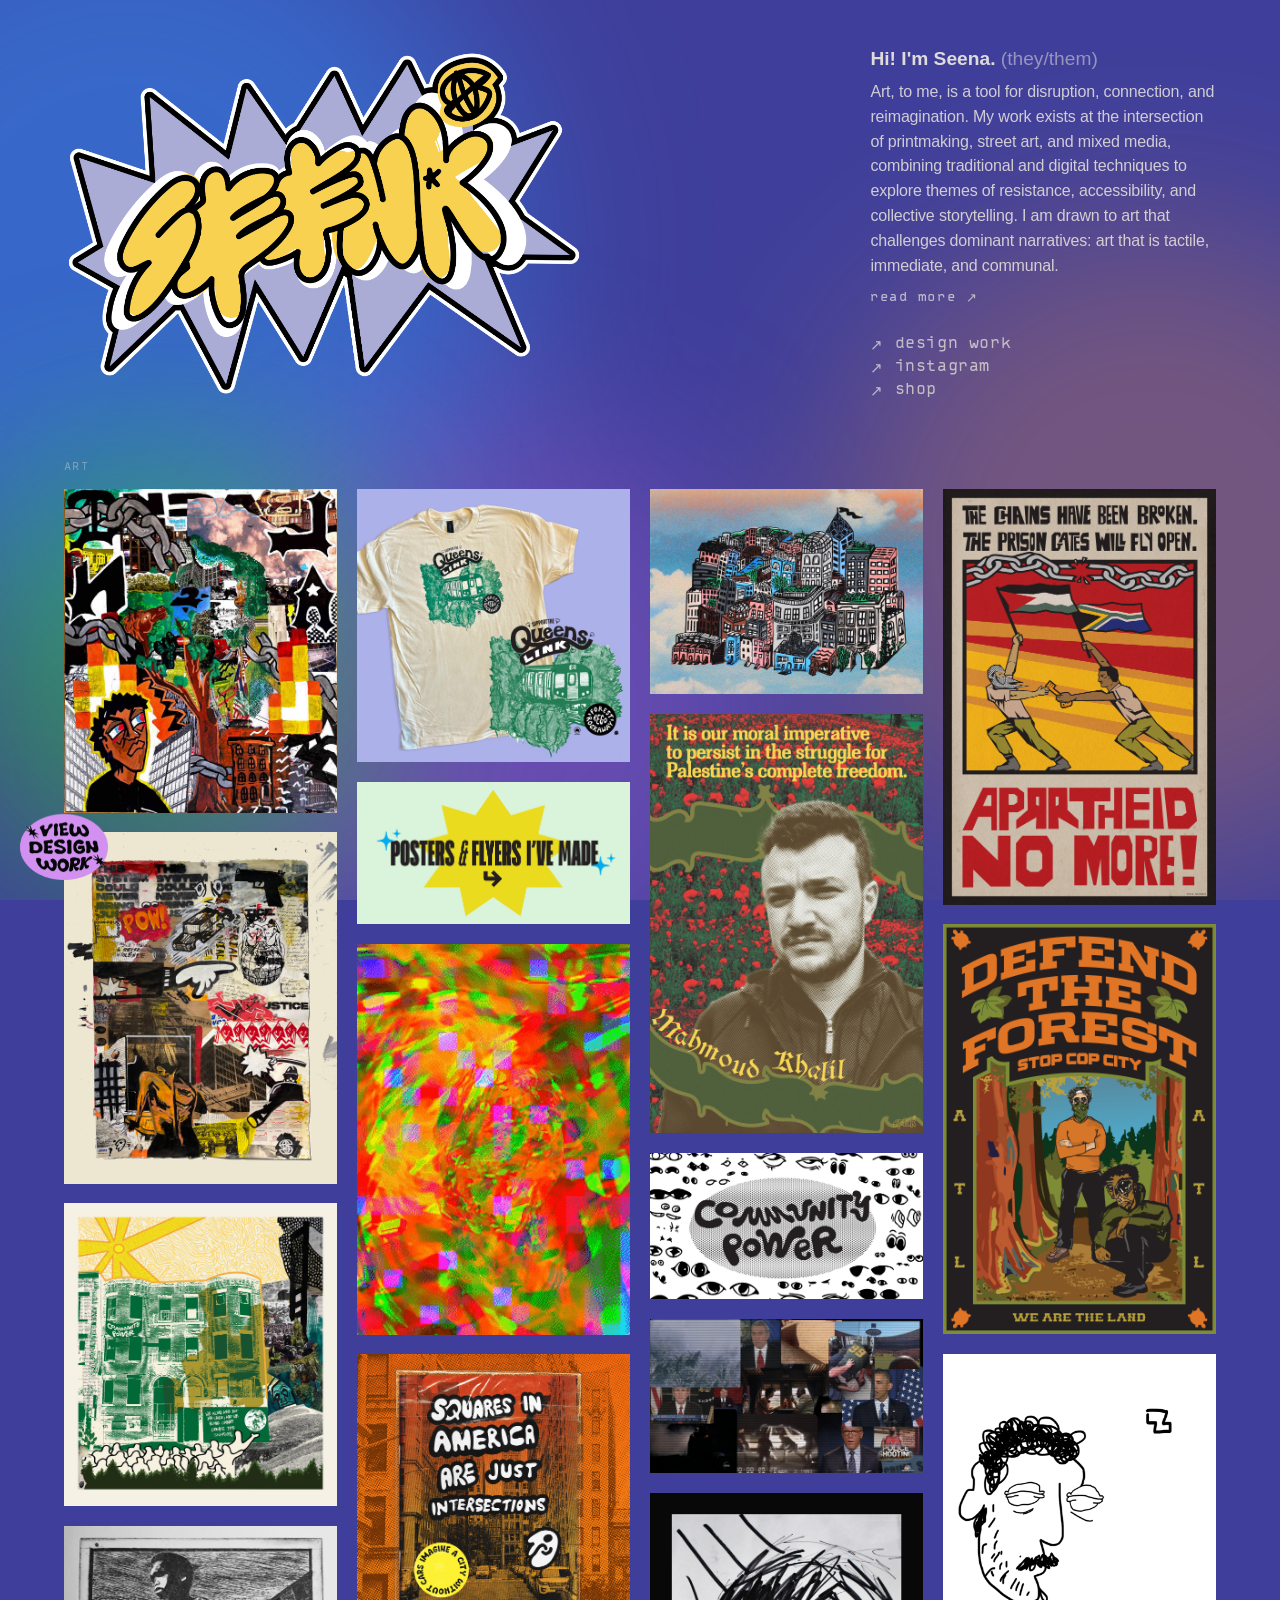
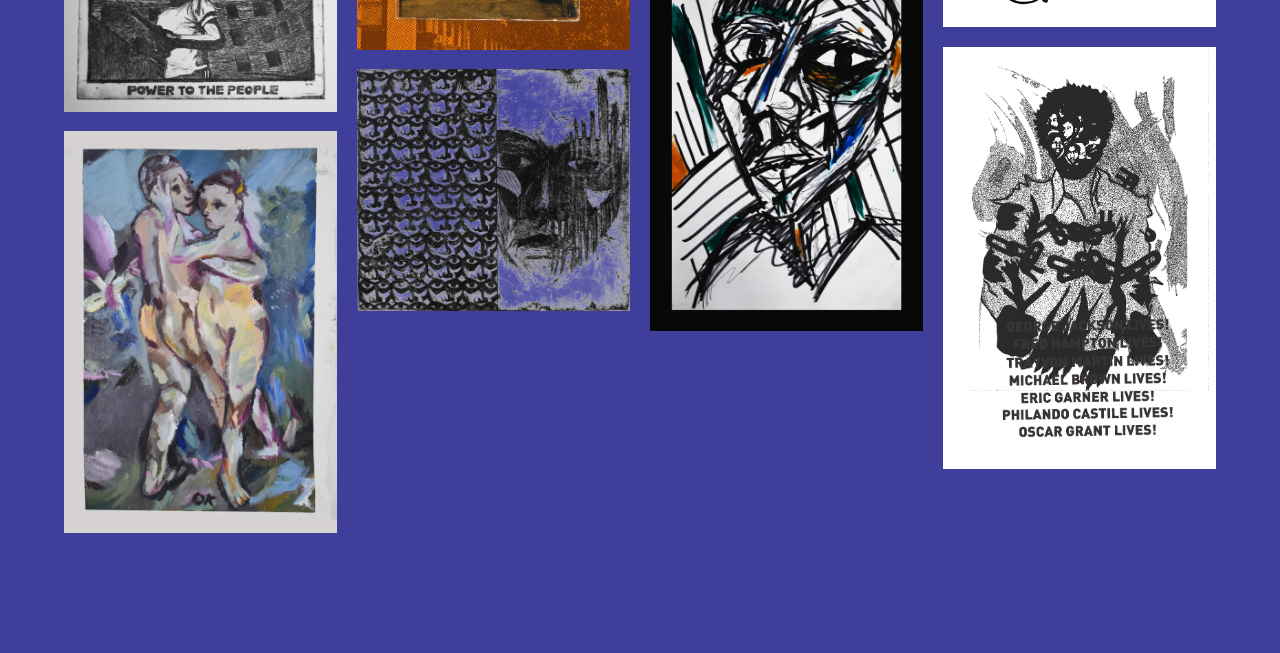
==== commit 349f1d70: "v.1.1.0" ====
--- a/art/index.html
+++ b/art/index.html
@@ -352,10 +352,10 @@
   </div>
 
   <!-- Lightbox -->
-  <div class="lightbox" id="lightbox">
-    <button class="lightbox-nav lightbox-prev" id="lightboxPrev">&#8249;</button>
-    <button class="lightbox-nav lightbox-next" id="lightboxNext">&#8250;</button>
-    <button class="lightbox-close" id="lightboxClose">&#215;</button>
+  <div class="lightbox" id="lightbox" role="dialog" aria-modal="true" aria-label="Image lightbox">
+    <button class="lightbox-nav lightbox-prev" id="lightboxPrev" aria-label="Previous image">&#8249;</button>
+    <button class="lightbox-nav lightbox-next" id="lightboxNext" aria-label="Next image">&#8250;</button>
+    <button class="lightbox-close" id="lightboxClose" aria-label="Close lightbox">&#215;</button>
     <div class="lightbox-content">
       <img class="lightbox-image" id="lightboxImage" src="" alt="">
       <div class="lightbox-hint">&#8592; &#8594; navigate &nbsp;&middot;&nbsp; esc close</div>
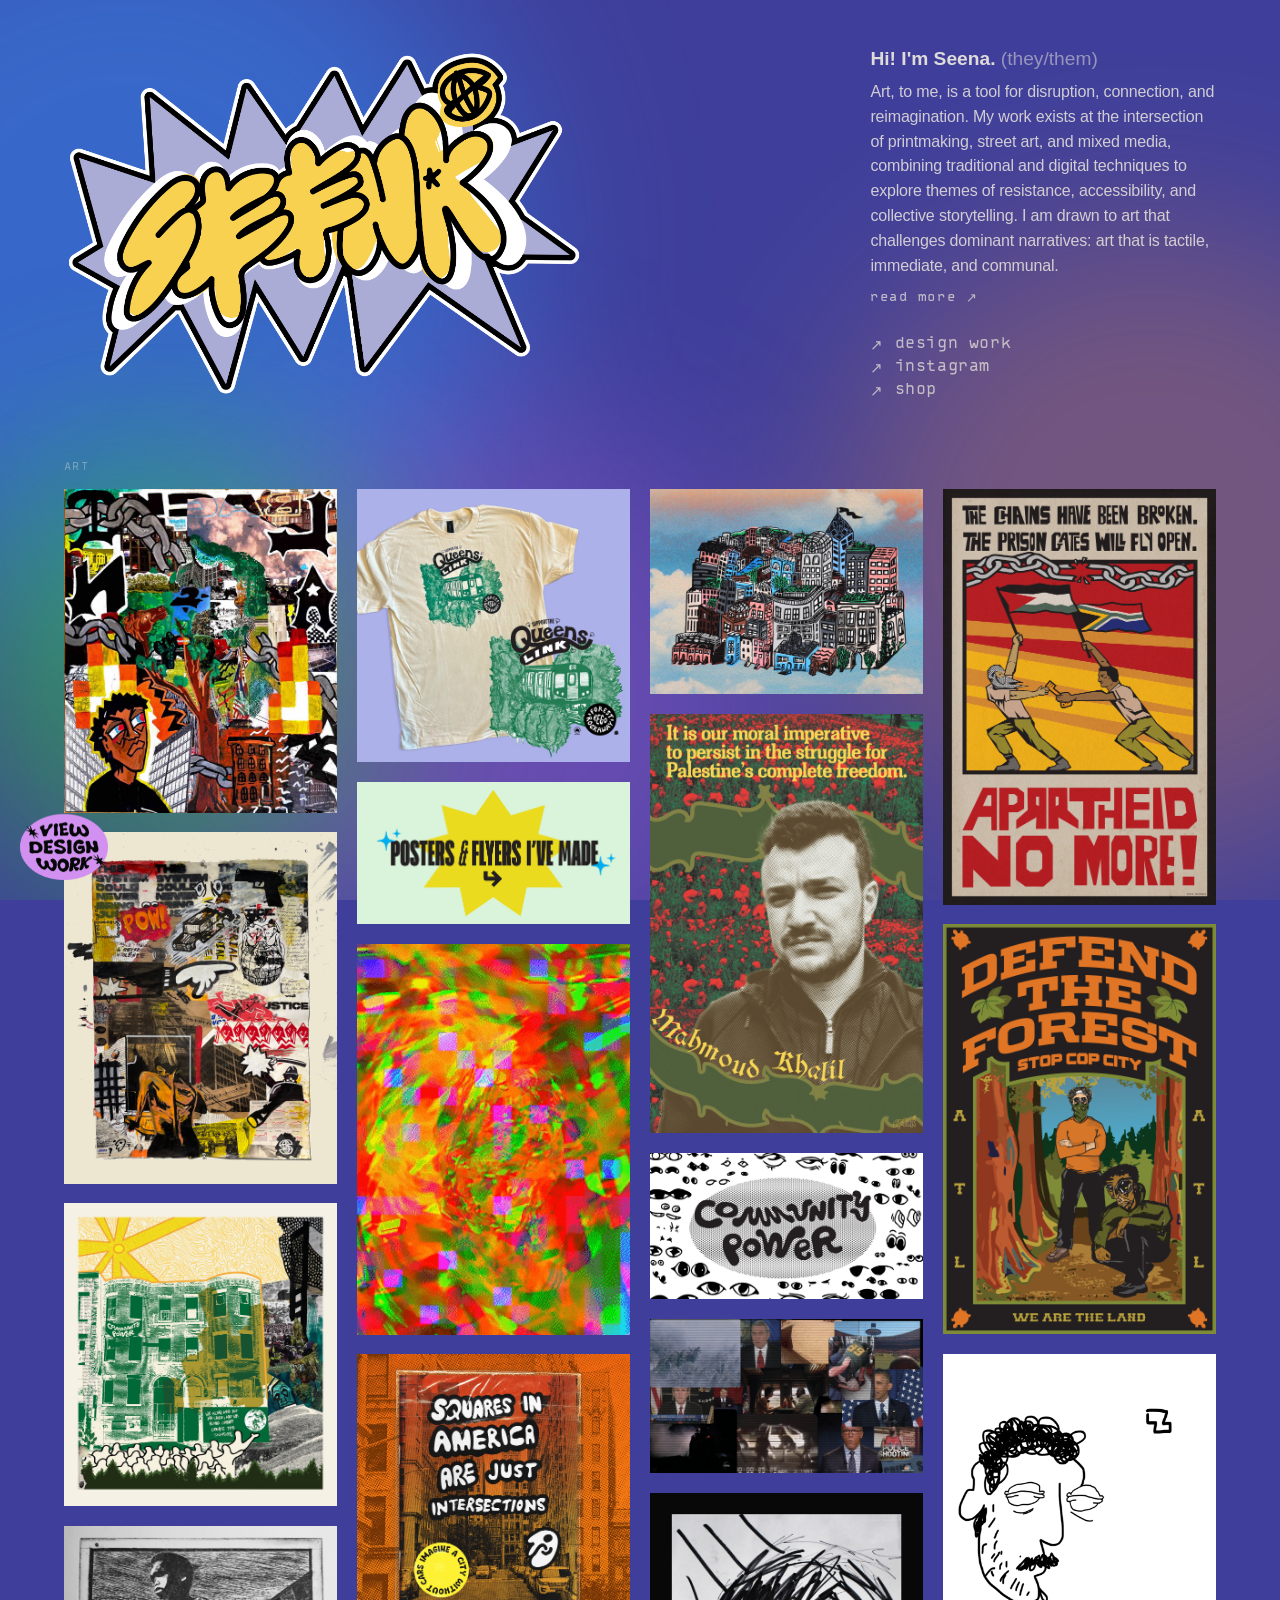
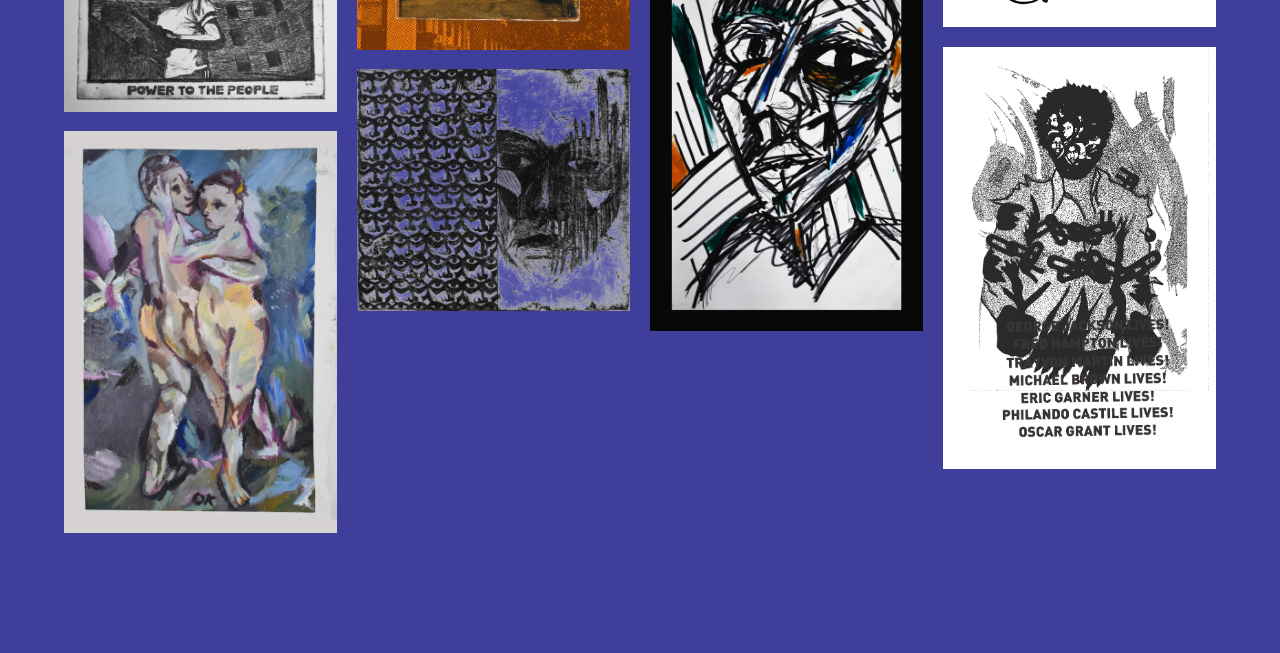
==== commit ce6cf8cf: "v1.1.2" ====
--- a/art/index.html
+++ b/art/index.html
@@ -230,6 +230,7 @@
       transition: background .15s, border-color .15s;
     }
     .panel-page-btn:hover { background: rgba(107,63,160,.3); border-color: rgba(107,63,160,.75); }
+    
     .panel-footer-hint {
       font-family: 'TypestarOCR', monospace; font-size: .6rem;
       letter-spacing: .1em; text-transform: uppercase;
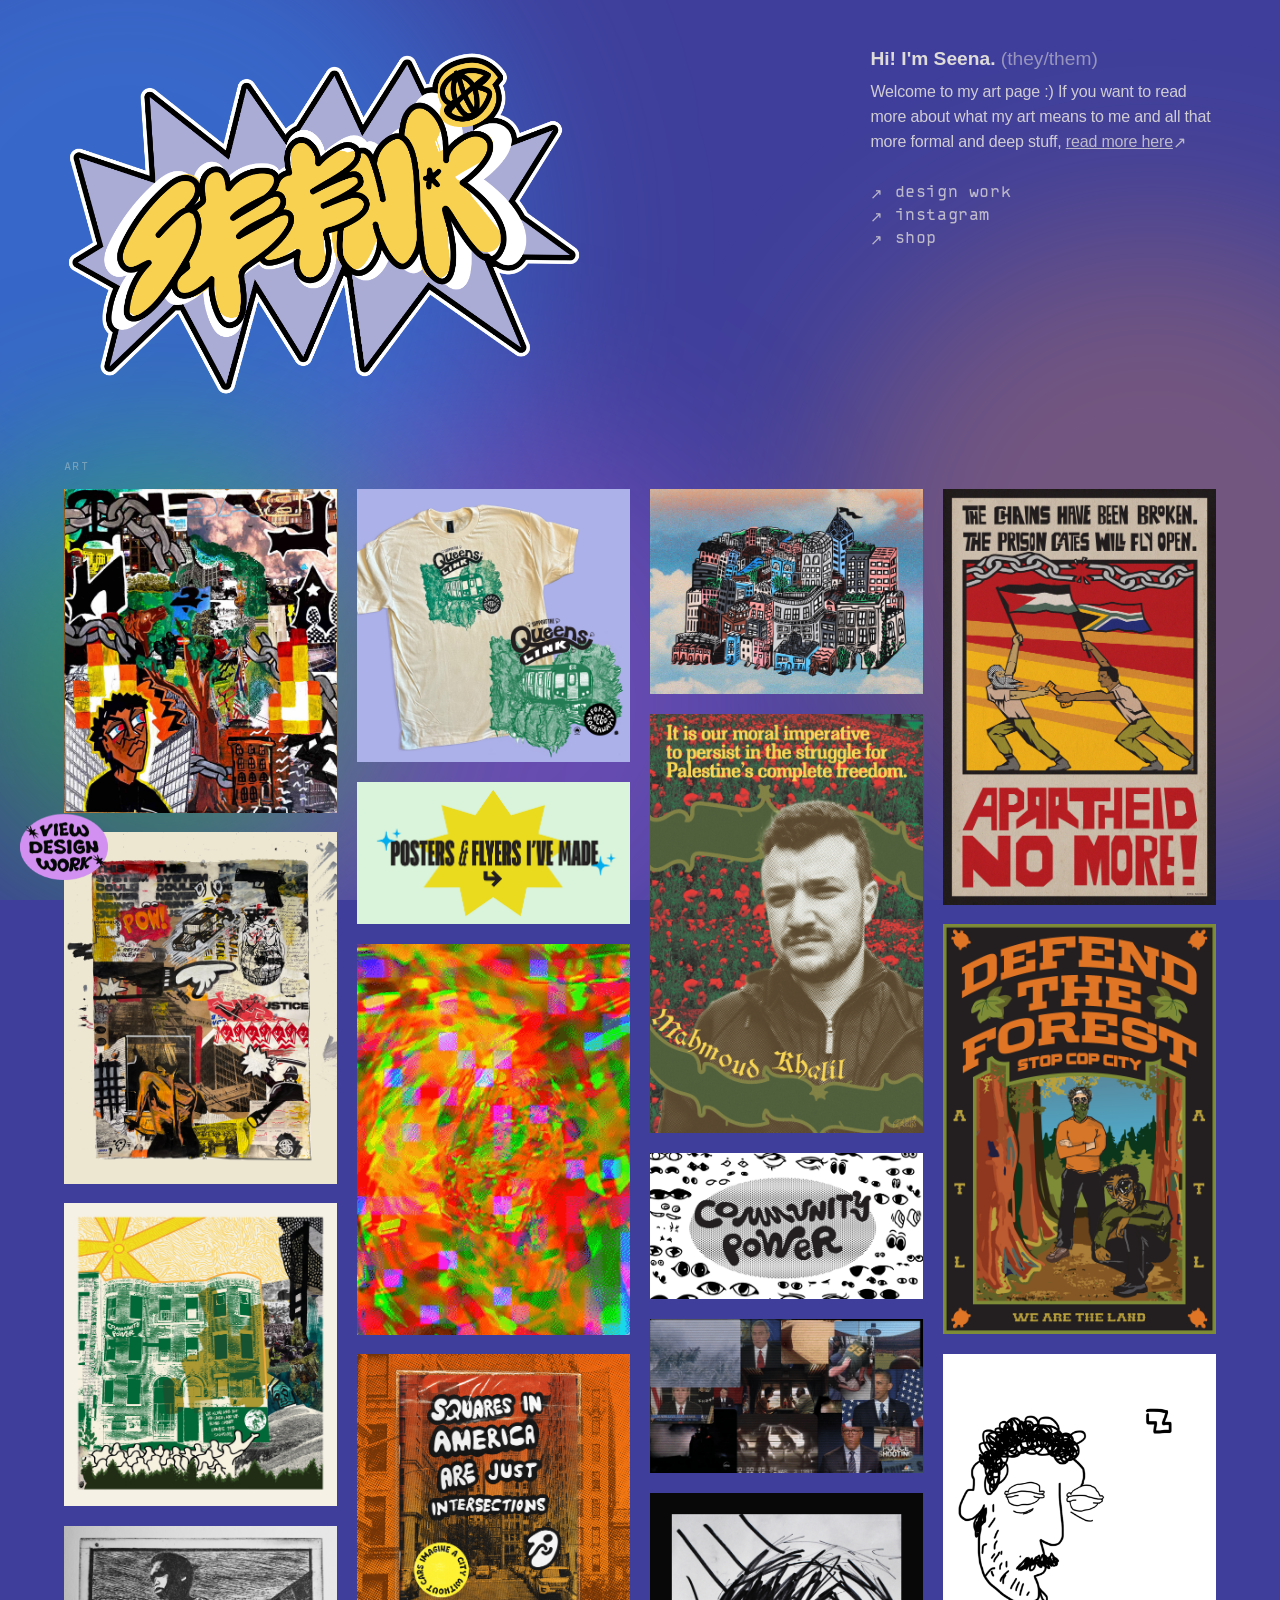
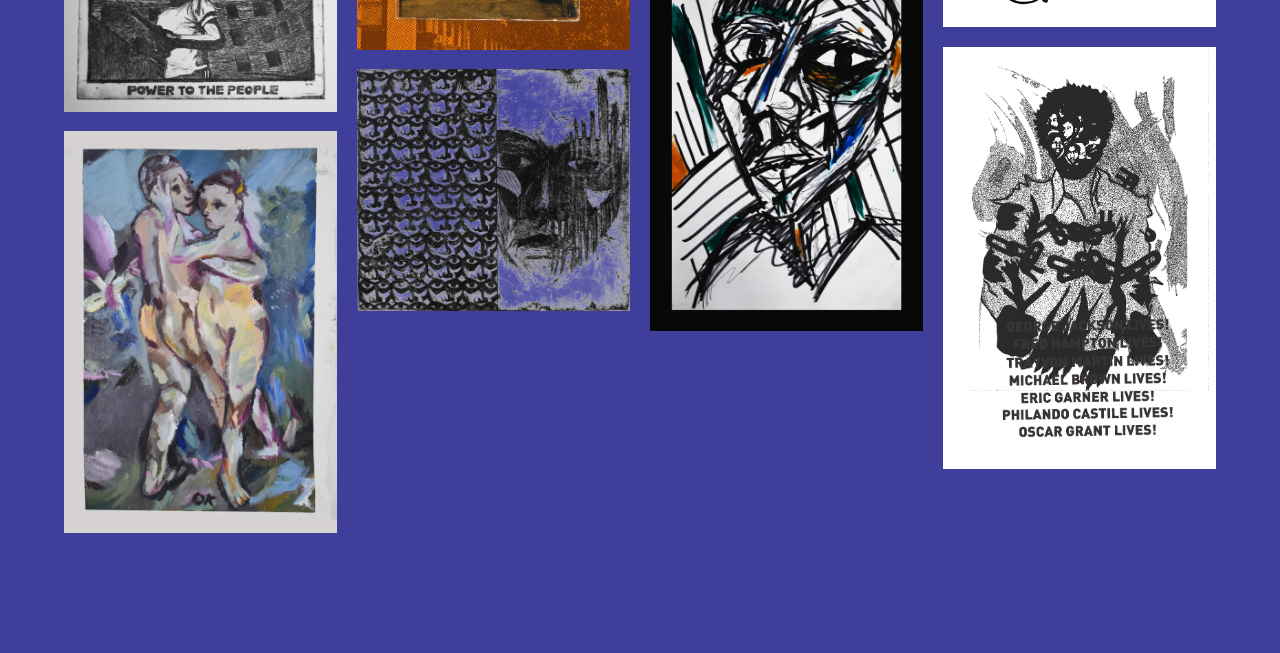
==== commit 552d0062: "v1.2.1" ====
--- a/art/index.html
+++ b/art/index.html
@@ -105,8 +105,8 @@
     .hero-pronouns { font-weight: 400; color: rgba(240,236,224,.5); }
     .hero-bio { font-size: 1rem; line-height: 1.55; color: rgba(240,236,224,.82); letter-spacing: -.01em; }
     .hero-read-more {
-      font-family: 'TypestarOCR', monospace; font-size: .8rem; letter-spacing: .04em;
-      color: rgba(240,236,224,.7); text-decoration: none; display: inline-block; margin-top: 10px; transition: color .2s;
+      font-family: inherit; font-size: inherit; letter-spacing: inherit;
+      color: rgba(240,236,224,.7); text-decoration: underline; display: inline-block; transition: color .2s;
     }
     .hero-read-more:hover { color: #b57bee; }
     .hero-contact { display: flex; flex-direction: column; gap: 4px; }
@@ -316,8 +316,8 @@
       <div class="hero-text">
         <div>
           <div class="hero-name">Hi! I'm Seena. <span class="hero-pronouns">(they/them)</span></div>
-          <p class="hero-bio">Art, to me, is a tool for disruption, connection, and reimagination. My work exists at the intersection of printmaking, street art, and mixed media, combining traditional and digital techniques to explore themes of resistance, accessibility, and collective storytelling. I am drawn to art that challenges dominant narratives: art that is tactile, immediate, and communal.</p>
-          <a class="hero-read-more" href="about.html">read more <span class="arr">↗</span></a>
+          <p class="hero-bio">Welcome to my art page :) If you want to read more about what my art means to me and all that more formal and deep stuff,
+          <a class="hero-read-more" href="about.html" span="margin-top:-15px">read more here<span class="arr">↗</span></a></p>
         </div>
         <div class="hero-contact">
           <a href="/index.html" target="_blank"><span class="arr">↗</span> design work</a>
